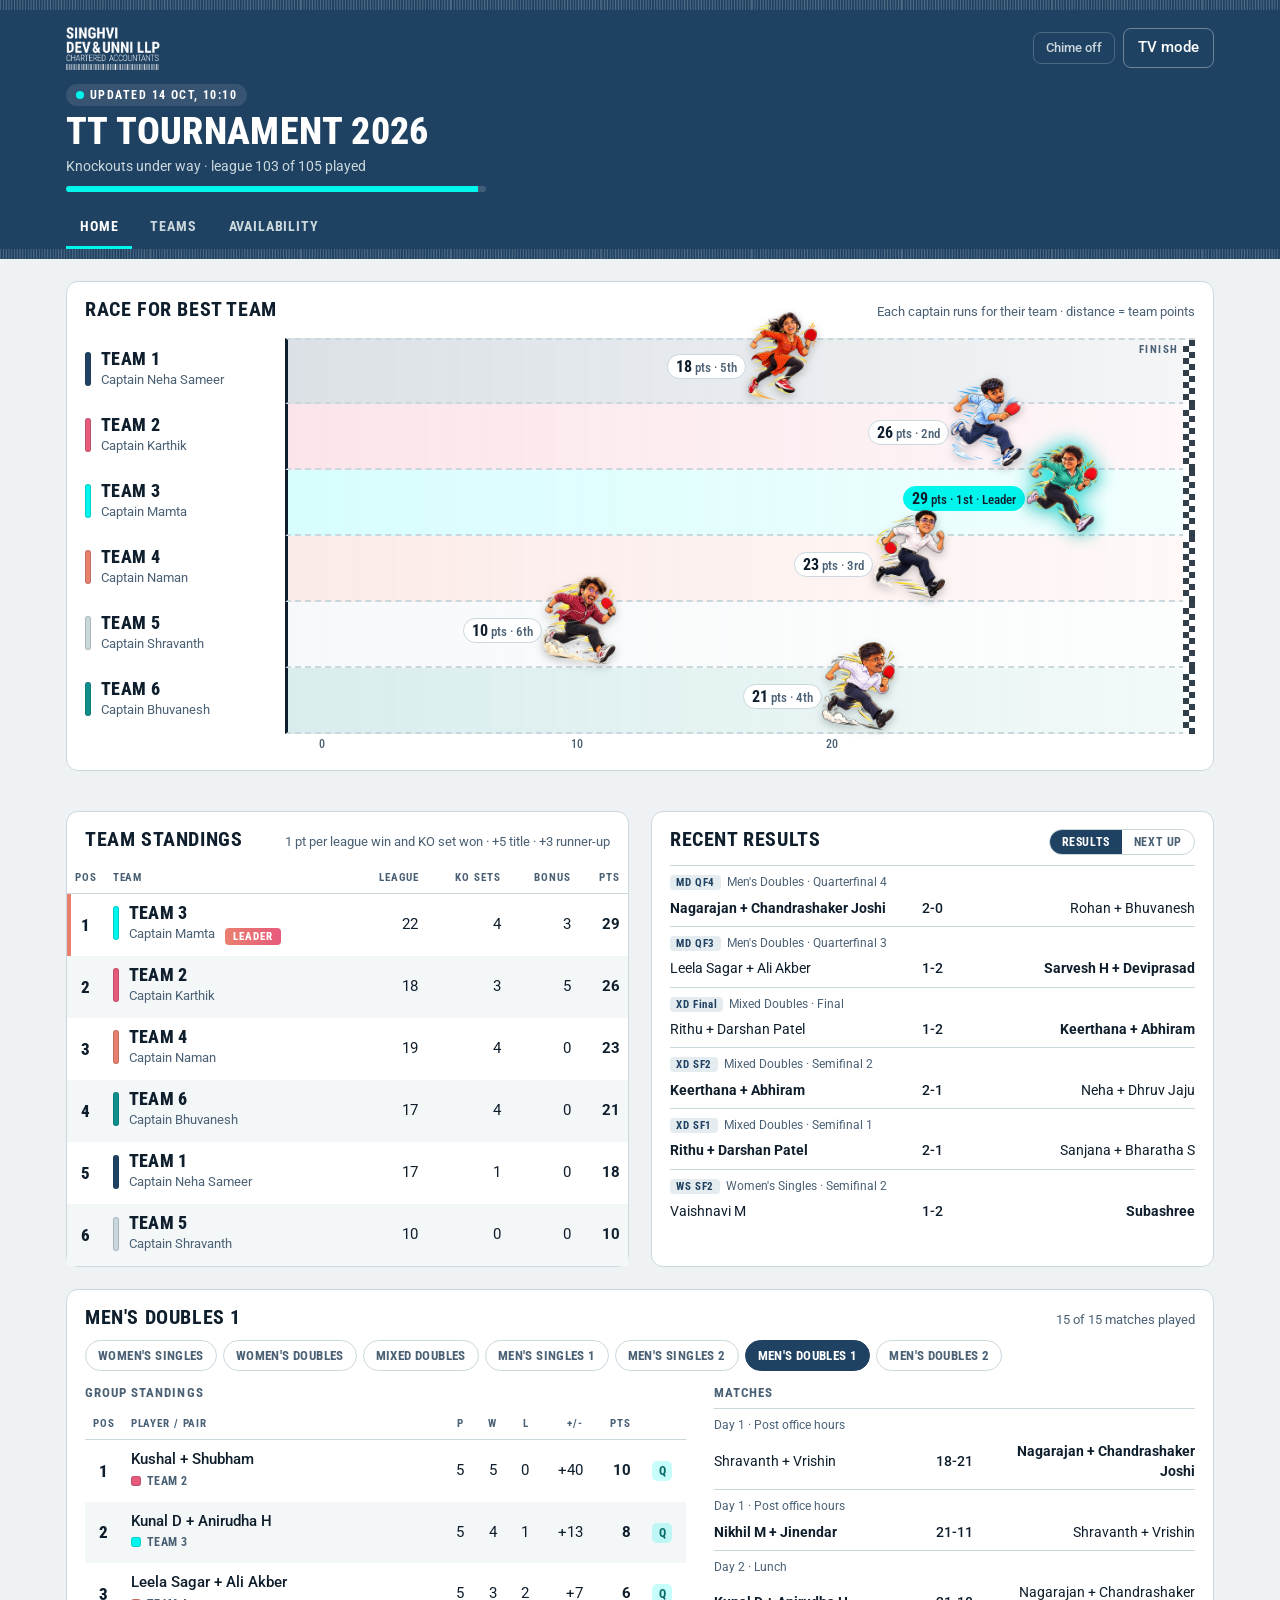
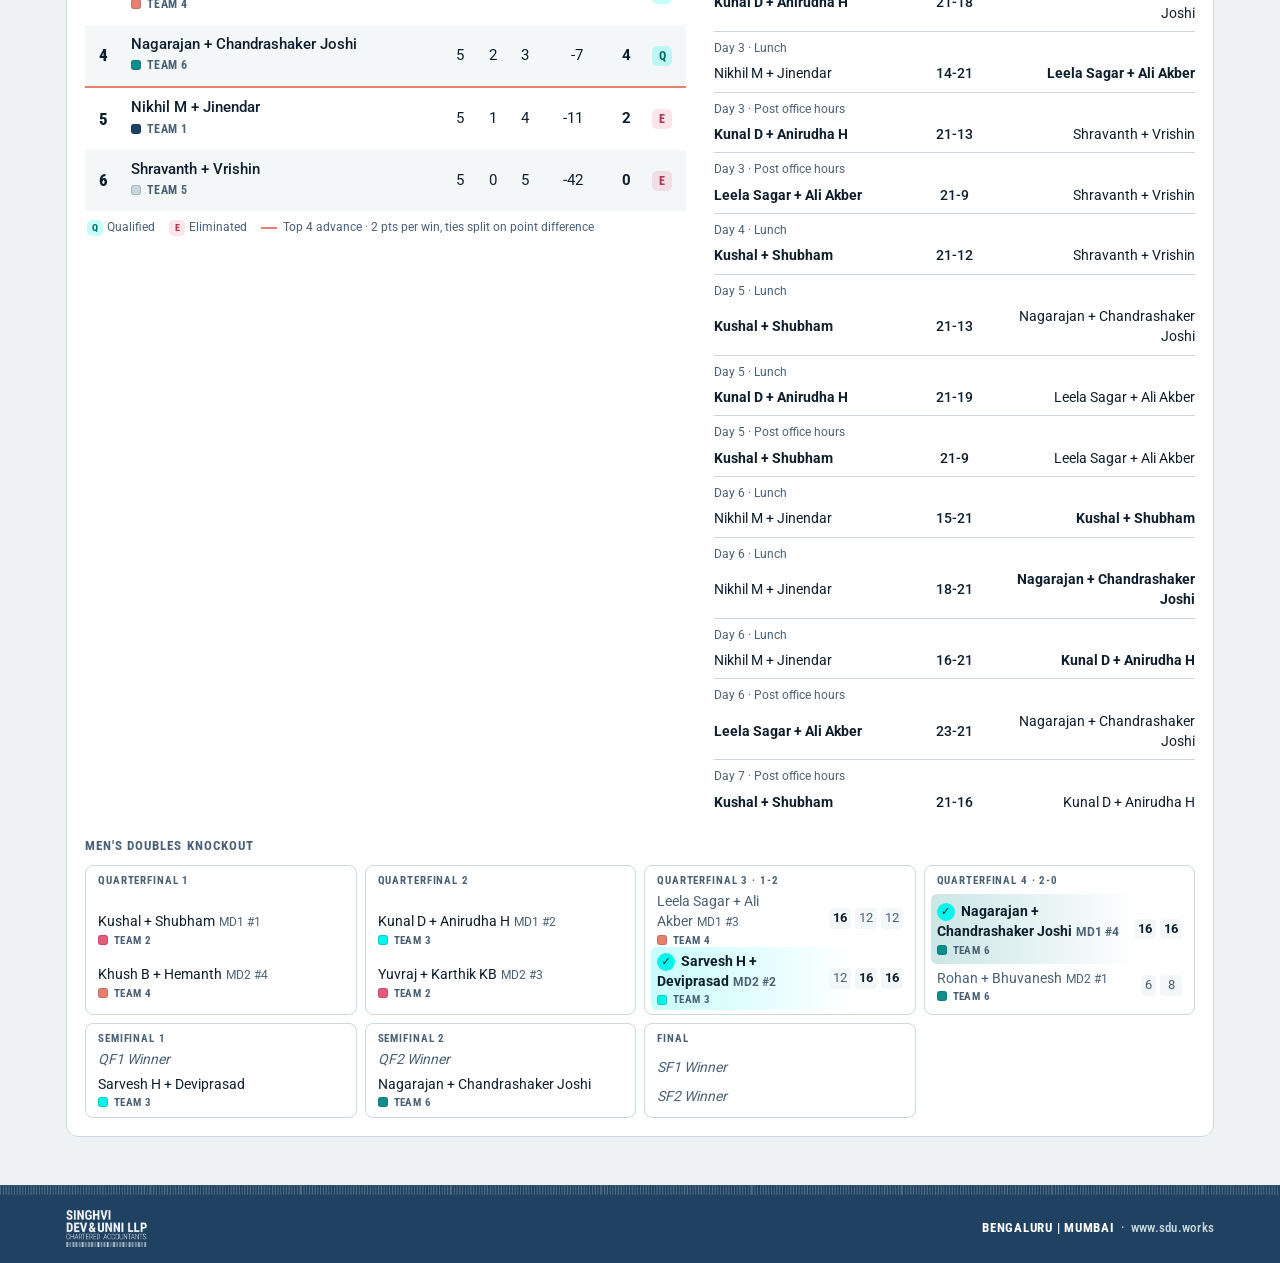
==== index.html @ 0b93b781 "Race for Best Team: captains run along a track by team points (Home and TV slide) Co-Authored-By: Cl" ====
<!doctype html>
<html lang="en">
<head>
<meta charset="utf-8">
<meta name="viewport" content="width=device-width,initial-scale=1,viewport-fit=cover">
<title>TT Tournament 2026 | SDU</title>
<meta name="description" content="Live standings, teams and match schedule for the SDU office table tennis tournament.">
<link rel="icon" type="image/png" href="assets/sdu-stripe.png">
<link rel="stylesheet" href="assets/styles.css">
</head>
<body>
<header class="band">
  <div class="sdubars" aria-hidden="true"></div>
  <div class="wrap topline">
    <img class="logo" src="assets/sdu-logo-white.png" alt="Singhvi Dev &amp; Unni LLP, Chartered Accountants" width="515" height="235">
    <div class="hbtns"><button class="btn ghostbtn" id="chimeBtn" type="button" aria-pressed="false" title="Play a short chime when a new result comes in">Chime off</button><button class="btn" id="tvBtn" type="button">TV mode</button></div>
  </div>
  <div class="wrap brand">
    <span class="live off" id="live"><i></i><span id="liveTxt">Loading</span></span>
    <h1 id="title">TT Tournament 2026</h1>
    <p id="progTxt">League stage</p>
    <div class="progress"><b id="progBar" style="width:0%"></b></div>
  </div>
  <nav class="wrap nav notv" aria-label="Sections">
    <a href="#home" data-view="home">Home</a>
    <a href="#teams" data-view="teams">Teams</a>
    <a href="#photos" data-view="photos" id="navPhotos" hidden>Photos</a>
    <a href="#availability" data-view="availability">Availability</a>
  </nav>
  <div class="sdubars" aria-hidden="true"></div>
</header>

<main class="wrap">
  <!-- HOME -->
  <section class="view" id="view-home">
    <div class="card" id="raceCard">
      <div class="head"><h2>Race for Best Team</h2><span class="sub">Each captain runs for their team · distance = team points</span></div>
      <div class="race" id="race"></div>
    </div>

    <div class="grid2" id="topGrid">
      <div class="card">
        <div class="head"><h2>Team standings</h2><span class="sub">1 pt per league win and KO set won · +5 title · +3 runner-up</span></div>
        <div class="tablewrap"><table id="teamTbl"><thead><tr><th class="c">Pos</th><th class="l">Team</th><th title="League wins">League</th><th title="Sets won in quarterfinals and semifinals">KO sets</th><th title="Title and runner-up bonus">Bonus</th><th>Pts</th></tr></thead><tbody></tbody></table></div>
      </div>
      <div class="card">
        <div class="head"><h2 id="rTitle">Recent results</h2>
          <div class="seg notv" role="group" aria-label="Results or next matches"><button type="button" id="segRes" aria-pressed="true">Results</button><button type="button" id="segNext" aria-pressed="false">Next up</button></div>
        </div>
        <div class="cardbody"><ul class="list" id="feed"></ul></div>
      </div>
    </div>

    <div class="card" id="evCard">
      <div class="head"><h2 id="evTitle">Event</h2><span class="sub" id="evSub"></span></div>
      <div class="tabs notv" role="tablist" id="evTabs"></div>
      <div class="evgrid">
        <div>
          <h3 class="sec">Group standings</h3>
          <div class="tablewrap"><table id="stand"><thead><tr><th class="c">Pos</th><th class="l">Player / Pair</th><th>P</th><th>W</th><th>L</th><th title="Point difference">+/-</th><th title="2 points per win">Pts</th><th class="c"><span class="vh">Status</span></th></tr></thead><tbody></tbody></table></div>
          <div class="legend"><span><span class="q in">Q</span>Qualified</span><span><span class="q out">E</span>Eliminated</span><span><i class="cutkey"></i>Top 4 advance · 2 pts per win, ties split on point difference</span></div>
        </div>
        <div class="notv">
          <h3 class="sec">Matches</h3>
          <ul class="list" id="evMatches"></ul>
        </div>
      </div>
      <h3 class="sec pad" id="brTitle">Knockout draw</h3>
      <div class="draw" id="bracket"></div>
    </div>
  </section>

  <!-- TODAY (TV only: matches still to play today) -->
  <section class="view" id="view-today" hidden>
    <div class="card"><div class="head"><h2 id="todayTitle">Still to play today</h2><span class="sub" id="todaySub"></span></div>
      <div class="todaygrid" id="todayList"></div></div>
  </section>

  <!-- TEAMS -->
  <section class="view" id="view-teams" hidden>
    <div class="intro"><h2>Teams</h2><p>Who plays which event for each team, with their group position so far.</p></div>
    <div class="teamgrid" id="teamGrid"></div>
  </section>

  <!-- PHOTOS -->
  <section class="view" id="view-photos" hidden>
    <div class="intro"><h2>Photos</h2><p>Share your shots from the tables. Everything goes into one shared SDU album.</p></div>
    <div class="grid2">
      <div class="card action">
        <div class="cardbody">
          <h3>Upload your photos</h3>
          <p>Opens the tournament folder in OneDrive. Add as many photos or short videos as you like.</p>
          <a class="cta" id="photoUp" target="_blank" rel="noopener">Upload photos</a>
          <p class="soon" id="photoUpSoon" hidden>The upload link will appear here soon.</p>
        </div>
      </div>
      <div class="card action">
        <div class="cardbody">
          <h3>See the album</h3>
          <p>Browse everyone's photos. You may be asked to sign in with your SDU Microsoft account.</p>
          <a class="cta ghost" id="photoAlbum" target="_blank" rel="noopener">Open the album</a>
          <p class="soon" id="photoAlbumSoon" hidden>The album link will appear here soon.</p>
        </div>
      </div>
    </div>
  </section>

  <!-- AVAILABILITY -->
  <section class="view" id="view-availability" hidden>
    <div class="intro"><h2>Availability</h2><p>Find your remaining matches. If a slot does not work for you, tell the coordinator before the day.</p></div>
    <div class="grid2">
      <div class="card">
        <div class="head"><h2>Your matches</h2></div>
        <div class="cardbody">
          <label class="fld" for="who">Your name</label>
          <select id="who"><option value="">Choose your name</option></select>
          <div id="myMatches"></div>
        </div>
      </div>
      <div class="side">
        <div class="card action">
          <div class="cardbody">
            <h3>Can't make a slot?</h3>
            <p>Message the coordinator on Teams before the day. Say which match it is and which days and sessions (lunch break or post office hours) work for you.</p>
            <div id="coord"></div>
          </div>
        </div>
      </div>
    </div>
  </section>
</main>

<footer class="sdufoot">
  <div class="sdubars" aria-hidden="true"></div>
  <div class="wrap">
    <img class="flogo" src="assets/sdu-logo-white.png" alt="Singhvi Dev &amp; Unni LLP" width="515" height="235">
    <span><b>BENGALURU | MUMBAI</b> &nbsp;·&nbsp; www.sdu.works</span>
  </div>
</footer>
<div class="celebrate" id="celebrate" aria-live="polite" hidden>
  <div class="cel-rays" aria-hidden="true"></div>
  <figure class="cel-art win" id="celWin" aria-hidden="true" hidden><img alt=""><figcaption></figcaption></figure>
  <figure class="cel-art loss" id="celLoss" aria-hidden="true" hidden><img alt=""><figcaption></figcaption></figure>
  <canvas id="confetti" aria-hidden="true"></canvas>
  <div class="cel-card">
    <span class="cel-kick" id="celKick">Winner</span>
    <span class="cel-tag" id="celTag"></span>
    <svg class="cel-trophy" id="celTrophy" viewBox="0 0 64 64" aria-hidden="true" hidden><path d="M20 8h24v14a12 12 0 0 1-24 0V8zM20 12H10v4a10 10 0 0 0 10 10M44 12h10v4a10 10 0 0 1-10 10M32 34v10M22 54h20M26 44h12v10H26z"/></svg>
    <div class="cel-name" id="celName"></div>
    <div class="cel-score"><b id="celA">0</b><span>-</span><b id="celB">0</b></div>
    <div class="cel-sets" id="celSets"></div>
    <div class="cel-vs" id="celVs"></div>
    <div class="cel-team" id="celTeam"></div>
  </div>
</div>
<div class="tvbar" aria-hidden="true"><b id="tvProg"></b><span id="tvLabel"></span><span class="dots" id="tvDots"></span><span class="tvhint">Esc to exit</span></div>
<div class="toast" id="toast" role="status" hidden></div>
<script src="assets/app.js" defer></script>
</body>
</html>
---- assets/styles.css ----
/* SDU TT Tournament site.
   Palette: Yale Blue #204262 (primary), Pale Sky #CAD8DE (rules, tints), Neon Ice #00F6ED (live, qualified),
   Salmon #E9806E (top-4 cut line), Blush Rose #E75A7C (eliminated). Fonts: Roboto and Roboto Condensed only. */
/* Fonts are self-hosted so the site also works where Google Fonts is blocked, and offline. */
@font-face{font-family:"Roboto";font-style:normal;font-weight:400;font-display:swap;src:url(fonts/roboto-latin-400-normal.woff2) format("woff2")}
@font-face{font-family:"Roboto";font-style:normal;font-weight:500;font-display:swap;src:url(fonts/roboto-latin-500-normal.woff2) format("woff2")}
@font-face{font-family:"Roboto";font-style:normal;font-weight:700;font-display:swap;src:url(fonts/roboto-latin-700-normal.woff2) format("woff2")}
@font-face{font-family:"Roboto Condensed";font-style:normal;font-weight:500;font-display:swap;src:url(fonts/roboto-condensed-latin-500-normal.woff2) format("woff2")}
@font-face{font-family:"Roboto Condensed";font-style:normal;font-weight:700;font-display:swap;src:url(fonts/roboto-condensed-latin-700-normal.woff2) format("woff2")}
@font-face{font-family:"Roboto Condensed";font-style:normal;font-weight:800;font-display:swap;src:url(fonts/roboto-condensed-latin-800-normal.woff2) format("woff2")}
:root{
  --navy:#204262; --neon:#00F6ED; --sky:#CAD8DE; --salmon:#E9806E; --rose:#E75A7C;
  --accent:#204262; --on-accent:#ffffff;
  --bg:#EEF2F4; --surface:#ffffff; --fg:#0F1E2C; --muted:#4A6074; --rule:#CAD8DE; --zebra:#F4F7F8;
  --sel-bg:#204262; --sel-fg:#ffffff; --tag-bg:#E5ECEF; --tag-fg:#204262;
  --good:#0B6E6A; --good-soft:rgba(0,246,237,.22); --bad:#B23A57; --bad-soft:rgba(231,90,124,.16);
  --t1:#204262; --t2:#E75A7C; --t3:#00F6ED; --t4:#E9806E; --t5:#CAD8DE; --t6:#0E8F8B;
  --f-display:"Roboto Condensed","Arial Narrow",Arial,sans-serif;
  --f-body:"Roboto",system-ui,-apple-system,"Segoe UI",sans-serif;
  color-scheme:light;
}
@media (prefers-color-scheme:dark){:root:not([data-theme="light"]){
  --accent:#00F6ED; --on-accent:#132A40;
  --bg:#132A40; --surface:#1A3651; --fg:#F2F5F7; --muted:#A9BFD1; --rule:#2C5070; --zebra:#20405F;
  --sel-bg:#CAD8DE; --sel-fg:#204262; --tag-bg:rgba(202,216,222,.14); --tag-fg:#CAD8DE;
  --good:#00F6ED; --good-soft:rgba(0,246,237,.14); --bad:#F08AA3; --bad-soft:rgba(231,90,124,.2); --t1:#5A86B3;
  color-scheme:dark}}
:root[data-theme="dark"]{
  --accent:#00F6ED; --on-accent:#132A40;
  --bg:#132A40; --surface:#1A3651; --fg:#F2F5F7; --muted:#A9BFD1; --rule:#2C5070; --zebra:#20405F;
  --sel-bg:#CAD8DE; --sel-fg:#204262; --tag-bg:rgba(202,216,222,.14); --tag-fg:#CAD8DE;
  --good:#00F6ED; --good-soft:rgba(0,246,237,.14); --bad:#F08AA3; --bad-soft:rgba(231,90,124,.2); --t1:#5A86B3;
  color-scheme:dark}

*{box-sizing:border-box}
html,body{margin:0}
body{background:var(--bg);color:var(--fg);font:15px/1.45 var(--f-body);font-variant-numeric:tabular-nums;padding-bottom:env(safe-area-inset-bottom,0px)}
img{max-width:100%}
[hidden]{display:none!important}
button{font:inherit;color:inherit;cursor:pointer}
a{color:inherit}
:focus-visible{outline:2px solid var(--accent);outline-offset:2px}
.vh{position:absolute;width:1px;height:1px;overflow:hidden;clip:rect(0 0 0 0)}
.wrap{max-width:1180px;margin:0 auto;padding-inline:16px}

/* Header band */
header.band{background:var(--navy);color:#fff;padding-top:env(safe-area-inset-top,0px)}
.sdubars{height:10px;background:#fff;opacity:.22;-webkit-mask:url(sdu-stripe.png) repeat-x left center/auto 100%;mask:url(sdu-stripe.png) repeat-x left center/auto 100%}
.topline{display:flex;align-items:center;justify-content:space-between;gap:16px;padding-block:16px 0}
.logo{height:44px;width:auto;display:block}
.brand{padding-block:14px 16px}
.brand h1{margin:6px 0 0;font:800 clamp(26px,4vw,38px)/1 var(--f-display);letter-spacing:.01em;text-transform:uppercase;text-wrap:balance}
.brand p{margin:6px 0 0;color:var(--sky);font-size:14px}
.live{display:inline-flex;align-items:center;gap:6px;font:700 12px var(--f-display);letter-spacing:.12em;text-transform:uppercase;background:rgba(255,255,255,.1);padding:4px 10px;border-radius:99px}
.live i{width:8px;height:8px;border-radius:50%;background:var(--neon);animation:pulse 2s infinite}
.live.off i{background:var(--sky);animation:none}
@keyframes pulse{0%{box-shadow:0 0 0 0 rgba(0,246,237,.7)}70%{box-shadow:0 0 0 8px rgba(0,246,237,0)}100%{box-shadow:0 0 0 0 rgba(0,246,237,0)}}
.btn{border:1px solid rgba(255,255,255,.35);background:transparent;color:#fff;padding:8px 14px;border-radius:8px;font-weight:500}
.btn:hover{background:rgba(255,255,255,.1)}
.progress{height:6px;background:rgba(255,255,255,.15);border-radius:3px;overflow:hidden;margin-top:10px;max-width:420px}
.progress b{display:block;height:100%;background:var(--neon);transition:width .6s ease}
.nav{display:flex;gap:4px;overflow-x:auto;scrollbar-width:none}
.nav a{padding:10px 14px 12px;text-decoration:none;font:700 14px var(--f-display);letter-spacing:.06em;text-transform:uppercase;color:var(--sky);border-bottom:3px solid transparent;white-space:nowrap}
.nav a:hover{color:#fff}
.nav a[aria-current="page"]{color:#fff;border-bottom-color:var(--neon)}

/* Layout */
main.wrap{display:grid;gap:22px;padding-block:22px 40px}
.view{display:grid;gap:22px}
.grid2{display:grid;gap:22px;grid-template-columns:minmax(0,1fr) minmax(0,1fr)}
.evgrid{display:grid;gap:0 28px;grid-template-columns:minmax(0,1.25fr) minmax(0,1fr);padding:0 18px 18px}
.side{display:grid;gap:22px;align-content:start}
@media (max-width:900px){.grid2,.evgrid{grid-template-columns:minmax(0,1fr)}}
.card{background:var(--surface);border:1px solid var(--rule);border-radius:12px;min-width:0}
.card .head{display:flex;flex-wrap:wrap;gap:8px 14px;align-items:baseline;justify-content:space-between;padding:16px 18px 10px}
.card h2,.intro h2{margin:0;font:700 20px/1.1 var(--f-display);text-transform:uppercase;letter-spacing:.03em}
.card .sub{color:var(--muted);font-size:13px}
.cardbody{padding:0 18px 16px}
.intro p{margin:6px 0 0;color:var(--muted);max-width:65ch}
.sec{margin:0 0 8px;font:700 13px var(--f-display);letter-spacing:.08em;text-transform:uppercase;color:var(--muted)}
.sec.pad{padding:0 18px}

/* Team chip, tabs, segmented control */
.tchip{display:inline-flex;align-items:center;gap:6px;font:700 12px var(--f-display);letter-spacing:.04em;text-transform:uppercase;color:var(--muted);white-space:nowrap}
.tchip i{width:10px;height:10px;border-radius:3px;background:var(--tc);box-shadow:inset 0 0 0 1px rgba(15,30,44,.18)}
.tabs{display:flex;gap:6px;overflow-x:auto;padding:0 18px 14px;scrollbar-width:thin}
.tab{border:1px solid var(--rule);background:transparent;padding:7px 12px;border-radius:99px;font:700 13px var(--f-display);letter-spacing:.03em;text-transform:uppercase;white-space:nowrap;color:var(--muted)}
.tab[aria-selected="true"]{background:var(--sel-bg);border-color:var(--sel-bg);color:var(--sel-fg)}
.seg{display:inline-flex;border:1px solid var(--rule);border-radius:99px;overflow:hidden}
.seg button{border:0;background:transparent;padding:5px 12px;font:700 12px var(--f-display);letter-spacing:.05em;text-transform:uppercase;color:var(--muted)}
.seg button[aria-pressed="true"]{background:var(--sel-bg);color:var(--sel-fg)}

/* Tables */
.tablewrap{overflow-x:auto}
table{border-collapse:collapse;width:100%}
th,td{padding:9px 8px;text-align:right;white-space:nowrap}
th{font:700 11px var(--f-display);letter-spacing:.08em;text-transform:uppercase;color:var(--muted);border-bottom:1px solid var(--rule)}
th.l,td.l{text-align:left;white-space:normal}
th.c,td.c{text-align:center}
tbody tr:nth-child(even){background:var(--zebra)}
tbody tr.cut td{border-bottom:2px solid var(--salmon)}
td.rk{font:800 17px var(--f-display);width:34px;text-align:center}
td .nm{font-weight:500}
td.big{font-weight:700}
.q{display:inline-grid;place-items:center;width:20px;height:20px;border-radius:5px;font:800 12px var(--f-display)}
.q.in{background:var(--good-soft);color:var(--good)}
.q.out{background:var(--bad-soft);color:var(--bad)}
.legend{display:flex;flex-wrap:wrap;gap:4px 14px;font-size:12px;color:var(--muted);padding:8px 2px 0}
.legend .q{width:16px;height:16px;font-size:10px;margin-right:4px}
.legend .cutkey{display:inline-block;width:16px;height:0;border-top:2px solid var(--salmon);vertical-align:middle;margin-right:6px}

/* Match lists */
.list{list-style:none;margin:0;padding:0}
.list li{display:grid;grid-template-columns:minmax(0,1fr) 62px minmax(0,1fr);gap:8px;align-items:center;padding:8px 0;border-top:1px solid var(--rule);font-size:14px}
.list li .r{text-align:right}
.list .sc{font-weight:500;text-align:center}
.list .sc.pend{color:var(--muted);font-size:12px;font-weight:400}
.list .won{font-weight:700}
.list .meta{grid-column:1/-1;font-size:12px;color:var(--muted);margin-bottom:-2px}
.list .tag{font:700 11px var(--f-display);letter-spacing:.06em;color:var(--tag-fg);background:var(--tag-bg);padding:1px 6px;border-radius:4px;margin-right:6px}
.empty{padding:16px 0;color:var(--muted)}

/* Knockout draw */
.draw{display:grid;gap:8px;grid-template-columns:repeat(auto-fit,minmax(240px,1fr));padding:4px 18px 18px}
.tie{border:1px solid var(--rule);border-radius:8px;padding:8px 12px;font-size:14px;display:grid;gap:4px}
.tie .lab{font:700 11px var(--f-display);letter-spacing:.08em;text-transform:uppercase;color:var(--muted)}
.tie .p{display:flex;justify-content:space-between;gap:8px;align-items:center}
.tie .p span:first-child{min-width:0}
.tie .seed{color:var(--muted);font-size:12px;margin-left:4px}
.tie .who{display:grid;gap:2px;min-width:0}
.tie .who .tchip{font-size:11px}
.tie .sets{flex-shrink:0}
.tie .sets{display:inline-flex;gap:4px}
.tie .sets span{min-width:22px;text-align:center;font-size:13px;color:var(--muted);background:var(--zebra);border-radius:4px;padding:1px 4px}
.tie .sets span.sw{color:var(--fg);font-weight:700}
.tie .p.won .nm{font-weight:700}
.tie .p.lost .nm{color:var(--muted)}
.tie .tbd{color:var(--muted);font-style:italic}
.tie.done{border-color:var(--sky)}

/* Teams */
.teamgrid{display:grid;gap:22px;grid-template-columns:repeat(auto-fill,minmax(330px,1fr))}
@media (max-width:420px){.teamgrid{grid-template-columns:minmax(0,1fr)}}
.tcard .thead{display:grid;grid-template-columns:minmax(0,1fr) auto;gap:12px;align-items:center;padding:16px 18px 12px;border-bottom:1px solid var(--rule)}
.tcard .sw{width:14px;height:40px;border-radius:4px;background:var(--tc);box-shadow:inset 0 0 0 1px rgba(15,30,44,.18)}
.tcard h3{margin:0;font:800 22px/1 var(--f-display);text-transform:uppercase;letter-spacing:.02em}
.tcard .cap{margin-top:4px;font-size:13px;color:var(--muted)}
.tcard .rank{text-align:right;font:800 26px/1 var(--f-display)}
.tcard .rank small{display:block;font:500 12px var(--f-body);color:var(--muted);margin-top:2px}
.tcard table td{padding:8px 6px}
.tcard .ev{font:700 12px var(--f-display);letter-spacing:.05em;color:var(--muted);width:44px;text-align:left}

/* Photos and availability */
.action h3{margin:16px 0 6px;font:700 18px var(--f-display);text-transform:uppercase;letter-spacing:.03em}
.action p{margin:0 0 14px;color:var(--muted);max-width:60ch}
.cta{display:inline-block;background:var(--accent);color:var(--on-accent);text-decoration:none;padding:10px 18px;border-radius:8px;font-weight:700;border:1px solid var(--accent)}
.cta.ghost{background:transparent;color:var(--fg);border-color:var(--rule)}
.cta:hover{filter:brightness(1.08)}
.soon{font-size:13px;color:var(--muted);background:var(--zebra);border-radius:8px;padding:10px 12px}
.fld{display:block;font:700 12px var(--f-display);letter-spacing:.08em;text-transform:uppercase;color:var(--muted);margin:4px 0 6px}
select{width:100%;max-width:420px;font:inherit;padding:10px 12px;border-radius:8px;border:1px solid var(--rule);background:var(--surface);color:var(--fg)}
.mine{margin-top:16px;display:grid;gap:18px}
.mine h4{margin:0 0 4px;font:700 14px var(--f-display);letter-spacing:.05em;text-transform:uppercase}
.mine h4 .sub{font:400 13px var(--f-body);color:var(--muted);text-transform:none;letter-spacing:0;margin-left:6px}
.coord{display:grid;gap:10px}
.coord .nm{font:700 18px var(--f-display)}
.coord .row{display:flex;flex-wrap:wrap;gap:8px;align-items:center}
.coord code{font:inherit;background:var(--zebra);padding:6px 10px;border-radius:6px;user-select:all}
.small{border:1px solid var(--rule);background:transparent;border-radius:6px;padding:6px 10px;font-size:13px;text-decoration:none}

/* Footer */
.sdufoot{background:var(--navy);color:#fff;margin-top:8px}
.sdufoot .wrap{display:flex;flex-wrap:wrap;gap:8px 20px;justify-content:space-between;align-items:center;padding-block:14px 16px;font:400 12.5px/1.4 var(--f-display);color:var(--sky);letter-spacing:.02em}
.sdufoot .flogo{height:38px;width:auto;display:block;opacity:.95}
.sdufoot b{color:#fff;font-weight:700;letter-spacing:.06em}

.toast{position:fixed;left:50%;bottom:calc(20px + env(safe-area-inset-bottom,0px));transform:translateX(-50%);background:var(--navy);color:#fff;padding:12px 18px;border-radius:10px;border-left:4px solid var(--neon);box-shadow:0 8px 30px rgba(0,0,0,.25);font-weight:500;max-width:calc(100% - 32px);z-index:5}

/* Team block: used wherever a team is the subject (standings, team cards, TV banner) */
.team{display:inline-flex;align-items:center;gap:10px;min-width:0;text-align:left}
.team .tsw{flex-shrink:0;width:6px;height:34px;border-radius:3px;background:var(--tc);box-shadow:inset 0 0 0 1px rgba(15,30,44,.18)}
.team .tw{display:grid;min-width:0}
.team .tname{font:800 18px/1.1 var(--f-display);letter-spacing:.02em;text-transform:uppercase;color:var(--fg)}
.team .tcap{font-size:13px;color:var(--muted);margin-top:2px}
.team .tbc{font-style:italic;opacity:.75}
.team.lg .tsw{width:8px;height:46px}
.team.lg .tname{font-size:24px}
.team.lg .tcap{font-size:14px}
.team.cel .tsw{height:40px}
.team.cel .tname{color:#fff;font-size:26px}
.team.cel .tcap{color:var(--sky);font-size:16px}
.tstats{padding:8px 18px 2px;font-size:13px;color:var(--muted)}
.tv .team .tname{font-size:24px}
.tv .team .tcap{font-size:16px}
.tv .team .tsw{height:42px}
.tv .team.lg .tname{font-size:24px}
.tv .tstats{font-size:15px;padding:6px 16px 0}
.tv .list li{font-size:20px;padding:11px 0;grid-template-columns:minmax(0,1fr) 96px minmax(0,1fr)}
.tv .list .meta{font-size:15px}
.tv .list .tag{font-size:13px}

/* Moments: fresh results, knockout winners, champion, TV result banner */
.hbtns{display:flex;gap:8px;align-items:center}
.ghostbtn{border-color:rgba(255,255,255,.2);color:var(--sky);font-size:13px;padding:6px 12px}
.ghostbtn[aria-pressed="true"]{color:#fff;border-color:var(--neon)}
@keyframes freshfade{0%{background:rgba(0,246,237,.28)}100%{background:transparent}}
.list li.fresh{animation:freshfade 6s ease-out 1;border-left:3px solid var(--neon);padding-left:8px}
.tie .tick{display:inline-grid;place-items:center;width:18px;height:18px;border-radius:50%;background:var(--neon);color:#0F1E2C;font-size:11px;font-weight:800;margin-right:6px;vertical-align:1px}
.tie.done .p.won{position:relative}
.tie.champ{position:relative;border-color:var(--salmon);box-shadow:0 0 0 1px var(--salmon) inset;overflow:hidden}
.tie .ribbon{white-space:nowrap;overflow:hidden;text-overflow:ellipsis;max-width:100%;font:800 12px var(--f-display);letter-spacing:.08em;text-transform:uppercase;color:#fff;background:linear-gradient(90deg,var(--salmon),var(--rose));padding:3px 8px;border-radius:4px;justify-self:start}
.tie.champ::after{content:"";position:absolute;inset:0;background:linear-gradient(110deg,transparent 35%,rgba(255,255,255,.35) 50%,transparent 65%);transform:translateX(-100%);animation:shimmer 3.5s ease-in-out infinite}
@keyframes shimmer{60%,100%{transform:translateX(100%)}}
main.enter{animation:slidein .5s ease-out}
@keyframes slidein{from{opacity:0;transform:translateY(10px)}to{opacity:1;transform:none}}
/* Winner moment: full screen, coloured by the WINNING team (--wc) */
.celebrate{position:fixed;inset:0;z-index:20;display:grid;place-items:center;background:#132A40;background:radial-gradient(ellipse at 50% 45%,color-mix(in srgb,var(--wc,#00F6ED) 28%,#132A40) 0%,#0E1D2C 70%);overflow:hidden}
.celebrate canvas{position:absolute;inset:0;width:100%;height:100%;pointer-events:none}
.cel-rays{position:absolute;inset:-50%;background:repeating-conic-gradient(from 0deg,color-mix(in srgb,var(--wc,#00F6ED) 22%,transparent) 0deg 8deg,transparent 8deg 24deg);animation:spin 40s linear infinite;opacity:.55;mask:radial-gradient(circle at center,#000 0 30%,transparent 62%);-webkit-mask:radial-gradient(circle at center,#000 0 30%,transparent 62%)}
@keyframes spin{to{transform:rotate(360deg)}}
.cel-card{position:relative;display:grid;justify-items:center;gap:12px;color:#fff;padding:40px 70px 44px;border-radius:22px;background:rgba(19,42,64,.72);border:2px solid var(--wc,#00F6ED);box-shadow:0 0 0 6px color-mix(in srgb,var(--wc,#00F6ED) 18%,transparent),0 30px 80px rgba(0,0,0,.45);text-align:center;max-width:min(92vw,1200px);animation:glow 2.6s ease-in-out infinite alternate}
@keyframes glow{to{box-shadow:0 0 0 14px color-mix(in srgb,var(--wc,#00F6ED) 8%,transparent),0 0 60px color-mix(in srgb,var(--wc,#00F6ED) 45%,transparent),0 30px 80px rgba(0,0,0,.45)}}
.cel-kick{font:800 20px var(--f-display);letter-spacing:.3em;text-transform:uppercase;color:#0F1E2C;background:var(--wc,#00F6ED);padding:6px 16px;border-radius:99px}
.cel-tag{font:700 22px var(--f-display);letter-spacing:.12em;text-transform:uppercase;color:var(--sky)}
.cel-trophy{width:96px;height:96px;fill:none;stroke:#E9806E;stroke-width:3;stroke-linecap:round;stroke-linejoin:round;stroke-dasharray:240;stroke-dashoffset:240;animation:draw 1.6s ease-out .2s forwards;filter:drop-shadow(0 0 12px rgba(233,128,110,.6))}
@keyframes draw{to{stroke-dashoffset:0}}
.cel-name{font:800 clamp(40px,6vw,92px)/1.02 var(--f-display);text-transform:uppercase;text-wrap:balance;letter-spacing:.01em}
.cel-name span{display:inline-block;opacity:0;transform:translateY(24px);animation:rise .55s cubic-bezier(.2,1.2,.4,1) forwards}
@keyframes rise{to{opacity:1;transform:none}}
.cel-score{position:relative;display:flex;align-items:baseline;gap:18px;font:800 96px/1 var(--f-display);color:#fff;font-variant-numeric:tabular-nums}
.cel-score b{display:inline-block;min-width:1.2ch;text-align:center}
.cel-score::after{content:"";position:absolute;left:50%;top:50%;width:120px;height:120px;margin:-60px 0 0 -60px;border-radius:50%;border:4px solid var(--wc,#00F6ED);opacity:0;pointer-events:none}
.celebrate.slammed .cel-score::after{animation:shock .9s ease-out}
@keyframes shock{0%{opacity:.9;transform:scale(.4)}100%{opacity:0;transform:scale(4.2)}}
.celebrate.slammed .cel-score b:first-child{animation:slam .7s cubic-bezier(.2,1.6,.4,1);text-shadow:0 0 28px var(--wc,#00F6ED)}
@keyframes slam{0%{transform:scale(2.2);filter:brightness(2)}60%{transform:scale(.92)}100%{transform:none}}
.celebrate.slammed .cel-card{animation:thump .45s ease-out,glow 2.6s ease-in-out .45s infinite alternate}
@keyframes thump{30%{transform:scale(1.03)}60%{transform:scale(.99)}100%{transform:none}}
.celebrate::before{content:"";position:absolute;inset:0;background:#fff;opacity:0;pointer-events:none;z-index:1}
.celebrate.slammed::before{animation:flash .5s ease-out}
@keyframes flash{0%{opacity:.35}100%{opacity:0}}
.cel-name{position:relative;overflow:hidden}
.celebrate.slammed .cel-name::after{content:"";position:absolute;inset:0;background:linear-gradient(105deg,transparent 35%,rgba(255,255,255,.55) 50%,transparent 65%);transform:translateX(-120%);animation:sweep 1.1s ease-out .15s}
@keyframes sweep{to{transform:translateX(120%)}}
.cel-sets{display:flex;gap:10px;justify-content:center;min-height:38px}
.cel-sets .set{font:700 24px var(--f-display);padding:4px 12px;border-radius:8px;background:rgba(255,255,255,.08);color:var(--sky);opacity:0;transform:translateY(14px) scale(.9);transition:opacity .35s,transform .45s cubic-bezier(.2,1.5,.4,1)}
.cel-sets .set.in{opacity:1;transform:none}
.cel-sets .set.w{color:#0F1E2C;background:var(--wc,#00F6ED)}
.celebrate .cel-vs,.celebrate .cel-team{opacity:0;transform:translateY(16px);transition:opacity .5s ease .35s,transform .6s cubic-bezier(.2,1.3,.4,1) .35s}
.celebrate.slammed .cel-vs,.celebrate.slammed .cel-team{opacity:1;transform:none}
.celebrate.slammed .cel-team{transition-delay:.7s}
.celebrate .cel-trophy{animation:none;stroke-dashoffset:240}
.celebrate.slammed .cel-trophy{animation:draw 1.6s ease-out .2s forwards}
.cel-score b:first-child{color:var(--wc,#00F6ED)}
.cel-score span{color:var(--sky);font-weight:400}
.cel-vs:empty{display:none}
.cel-vs{font:400 22px var(--f-body);color:var(--sky)}
.cel-team{margin-top:6px;padding:12px 22px;border-radius:14px;background:color-mix(in srgb,var(--wc,#00F6ED) 16%,transparent)}
.team.cel .tsw{width:10px;height:56px}
.team.cel .tname{color:#fff;font-size:34px}
.team.cel .tcap{color:#fff;font-size:22px;font-weight:500;opacity:.92}
.celebrate.big .cel-kick{background:#E9806E}
.celebrate.big .cel-card{border-color:#E9806E}
.celebrate.show .cel-card{animation:pop .7s cubic-bezier(.2,1.4,.4,1),glow 2.6s ease-in-out .7s infinite alternate}
.celebrate.slide{z-index:3}
/* Captain caricatures: winner's captain celebrates on the left, loser's captain sulks on the right */
.cel-art{position:absolute;bottom:0;height:88vh;margin:0;pointer-events:none;--ac:#00F6ED}
.cel-art[hidden]{display:none}
.cel-art.win{left:0;transform-origin:bottom left}
.cel-art.loss{right:0;transform-origin:bottom right}
.cel-art img{display:block;height:100%;width:auto;filter:brightness(.72) saturate(.85);transition:filter .6s ease,transform .7s cubic-bezier(.2,1.7,.4,1)}
.cel-art.win img{transform-origin:bottom left}
.cel-art.loss img{transform-origin:bottom right}
.cel-art figcaption{position:absolute;bottom:4vh;display:flex;align-items:center;gap:10px;white-space:nowrap;font:700 20px var(--f-display);letter-spacing:.04em;color:#fff;background:rgba(15,30,44,.82);padding:8px 16px 8px 12px;border-radius:10px;opacity:0;transform:translateY(12px);transition:opacity .5s ease .9s,transform .6s cubic-bezier(.2,1.3,.4,1) .9s}
.cel-art figcaption i{width:8px;height:26px;border-radius:3px;background:var(--ac)}
.cel-art.win figcaption{left:3vw}
.cel-art.loss figcaption{right:3vw}
.celebrate.show .cel-art.win{animation:artL .9s cubic-bezier(.2,1.15,.4,1) .15s both}
.celebrate.show .cel-art.loss{animation:artR .9s cubic-bezier(.2,1.15,.4,1) .3s both}
.celebrate.slammed .cel-art.win{animation:bob 2.2s ease-in-out .8s infinite alternate}
.celebrate.slammed .cel-art.win img{filter:brightness(1.06) saturate(1.12) drop-shadow(0 0 14px var(--ac)) drop-shadow(0 0 40px color-mix(in srgb,var(--ac) 55%,transparent));transform:scale(1.05)}
.celebrate.slammed .cel-art.loss img{filter:grayscale(.6) brightness(.55);transform:translateY(4%) rotate(-1.5deg);transition:filter 1.2s ease .35s,transform 1.4s cubic-bezier(.3,.1,.3,1) .35s}
.celebrate.slammed .cel-art figcaption{opacity:1;transform:none}
.celebrate.art .cel-card{max-width:max(46vw,calc(100vw - 98vh + 60px));padding:34px 44px 38px}
.celebrate.art .cel-name{font-size:clamp(34px,4.6vw,84px)}
@keyframes artL{from{opacity:0;transform:translateX(-55%)}to{opacity:1;transform:none}}
@keyframes artR{from{opacity:0;transform:translateX(55%)}to{opacity:1;transform:none}}
@keyframes bob{from{transform:translateY(0)}to{transform:translateY(-1.6%)}}
.tv .celebrate.slide{bottom:52px}
.tv .celebrate.slide .cel-art{height:calc(88vh - 52px)}
@media (max-height:820px){.cel-card{gap:8px;padding:22px 36px 26px}.celebrate.art .cel-card{padding:22px 36px 26px}.cel-score{font-size:76px}.cel-trophy{width:64px;height:64px}.celebrate.art .cel-name{font-size:clamp(30px,4.2vw,64px)}.team.cel .tname{font-size:28px}.team.cel .tcap{font-size:18px}.team.cel .tsw{height:46px}.cel-team{padding:8px 18px}.cel-art figcaption{bottom:2.5vh;font-size:17px}}
@media (max-width:900px),(orientation:portrait){.cel-art{display:none}.celebrate.art .cel-card{max-width:92vw}}
@keyframes pop{from{transform:scale(.8);opacity:0}to{transform:none;opacity:1}}}

/* Standings: leader and rank movement */
tr.lead td{background:linear-gradient(90deg,rgba(233,128,110,.16),transparent 70%)}
tr.lead td:first-child{box-shadow:inset 4px 0 0 var(--salmon)}
.leadtag{display:inline-block;margin-left:10px;vertical-align:middle;font:800 11px var(--f-display);letter-spacing:.1em;text-transform:uppercase;color:#fff;background:linear-gradient(90deg,var(--salmon),var(--rose));padding:2px 8px;border-radius:4px;position:relative;overflow:hidden}
.leadtag::after{content:"";position:absolute;inset:0;background:linear-gradient(110deg,transparent 30%,rgba(255,255,255,.55) 50%,transparent 70%);transform:translateX(-100%);animation:shimmer 3s ease-in-out infinite}
.mv{display:block;font:700 11px var(--f-body);letter-spacing:0;margin-top:2px}
.mv.up{color:var(--good);animation:nudge 1.4s ease-in-out 3}
.mv.down{color:var(--bad)}
@keyframes nudge{50%{transform:translateY(-3px)}}
/* Knockout: winning side glows in its team colour */
.tie.done .p.won{background:linear-gradient(90deg,color-mix(in srgb,var(--tc) 22%,transparent),transparent 80%);border-radius:6px;padding:4px 6px;margin:-4px -6px;animation:wonpulse 2.8s ease-in-out infinite alternate}
@keyframes wonpulse{to{background:linear-gradient(90deg,color-mix(in srgb,var(--tc) 34%,transparent),transparent 85%)}}

/* TV slideshow: each slide fits one 16:9 screen; a navy bar at the bottom shows the slide and a progress strip */
.tvbar{display:none}
.tv body{font-size:20px;cursor:none;padding-bottom:64px}
.tv .notv,.tv .sdufoot,.tv .ghostbtn{display:none!important}
.tv .wrap{max-width:1760px}
/* compact one-line header on the TV so slides keep the screen */
.tv .topline{padding-block:8px 0}
.tv .brand{padding-block:2px 10px;display:flex;flex-wrap:wrap;align-items:center;gap:6px 18px}
.tv .brand h1{font-size:38px;margin:0;order:-1}
.tv .brand p{margin:0;font-size:16px}
.tv .brand .progress{display:none}
.tv .logo{height:42px}
.tv main.wrap{padding-block:18px 18px;gap:18px}
.tv table{font-size:22px}
.tv td.rk{font-size:26px}
.tv .card h2{font-size:30px}
.tv .capt{font-size:15px}
.tv .tvbar{display:flex;position:fixed;left:0;right:0;bottom:0;z-index:4;align-items:center;gap:18px;padding:14px 32px calc(14px + env(safe-area-inset-bottom,0px));background:var(--navy);color:#fff;font:700 20px var(--f-display);letter-spacing:.08em;text-transform:uppercase}
.tvbar .dots{display:flex;gap:8px;margin-left:auto}
.tvbar .dots i{width:10px;height:10px;border-radius:50%;background:rgba(255,255,255,.3)}
.tvbar .dots i.on{background:var(--neon)}
.tvbar .tvhint{font:400 13px var(--f-body);letter-spacing:0;text-transform:none;color:var(--sky);opacity:.7}
.tvbar b{position:absolute;left:0;top:0;height:4px;width:0;background:var(--neon)}
@keyframes tvprog{from{width:0}to{width:100%}}
/* overview slide */
.tv[data-slide="overview"] #evCard{display:none}
/* event slide: group table left, knockout right */
.tv[data-slide="event"] #topGrid{display:none}
.tv[data-slide="event"] #evCard{display:grid;grid-template-columns:minmax(0,1fr) minmax(0,1fr);grid-template-rows:auto auto 1fr;column-gap:28px;align-content:start}
.tv[data-slide="event"] #evCard>.head{grid-column:1/-1}
.tv[data-slide="event"] #evCard>.evgrid{grid-column:1;grid-row:2/4;grid-template-columns:minmax(0,1fr);padding-right:0}
.tv[data-slide="event"] #brTitle{grid-column:2;grid-row:2;padding:0 18px 0 0;margin-top:0;align-self:start}
.tv[data-slide="event"] #bracket{grid-column:2;grid-row:3;padding:4px 18px 18px 0;align-content:start;grid-template-columns:repeat(2,minmax(0,1fr))}
.tv .tie{font-size:18px}
/* teams slides: three cards per slide, large enough to read across the room */
.tv[data-part="1"] .tcard.half2,.tv[data-part="2"] .tcard.half1{display:none}
.tv .teamgrid{grid-template-columns:repeat(3,minmax(0,1fr))!important}
/* still-to-play slide */
.todaygrid{display:grid;gap:8px 32px;grid-template-columns:repeat(auto-fit,minmax(380px,1fr));padding:0 18px 18px}
.tv .todaygrid .list li{font-size:22px}
/* old teams slide rules */
.tv #view-teams .intro p{display:none}
.tv .teamgrid{grid-template-columns:repeat(3,minmax(0,1fr));gap:16px}
.tv .tcard .thead{padding:12px 16px 10px}
.tv .tcard table{font-size:20px}
.tv .tcard table td{padding:8px 8px}
.tv .tcard table th{padding:5px 6px}
.tv .toast{font-size:26px;padding:18px 28px;bottom:84px}
.tv .leadtag{font-size:14px}
.tv .mv{font-size:14px}
/* Race for Best Team */
#raceCard{margin-bottom:18px}
.race{--lh:66px;--rh:88px;--rw:calc(var(--rh) * .84);--idw:200px;padding:6px 18px 14px}
.lane{display:grid;grid-template-columns:var(--idw) minmax(0,1fr);align-items:end;height:var(--lh)}
.lane-id{align-self:center;padding-right:12px;min-width:0}
.lpts{display:none}
.track{position:relative;height:100%;background:linear-gradient(90deg,color-mix(in srgb,var(--tc,var(--rule)) 16%,transparent),color-mix(in srgb,var(--tc,var(--rule)) 5%,transparent));border-bottom:2px dashed var(--rule);border-left:3px solid var(--fg)}
.lane:first-child .track{border-top:2px dashed var(--rule)}
.track::after{content:"";position:absolute;right:0;top:0;bottom:-2px;width:12px;background:repeating-conic-gradient(var(--fg) 0 25%,var(--surface) 0 50%) 0 0/12px 12px;opacity:.85}
.lane:first-child .track::before{content:"Finish";position:absolute;right:16px;top:3px;font:700 11px var(--f-display);letter-spacing:.14em;text-transform:uppercase;color:var(--muted)}
.runner{position:absolute;bottom:2px;left:calc((100% - var(--rw) - 14px) * var(--p, 0));width:var(--rw);height:var(--rh);transition:left 2.2s cubic-bezier(.25,.9,.3,1);z-index:1}
.runner img{display:block;width:100%;height:100%;object-fit:contain;object-position:bottom;animation:stride .38s ease-in-out infinite alternate;filter:drop-shadow(0 3px 4px rgba(0,0,0,.25))}
.lane.lead .runner img{filter:drop-shadow(0 0 10px var(--tc)) drop-shadow(0 3px 4px rgba(0,0,0,.25))}
.rdot{display:grid;place-items:center;position:absolute;bottom:6px;left:20%;width:34px;height:34px;border-radius:50%;background:var(--tc);color:#0F1E2C;font:800 16px var(--f-display);font-style:normal}
.rtag{position:absolute;left:100%;bottom:calc(var(--lh) * .32);white-space:nowrap;font:500 13px var(--f-display);color:var(--muted);padding:2px 8px;border-radius:99px;background:var(--surface);border:1px solid var(--rule)}
.rtag b{font-size:16px;color:var(--fg)}
.runner.back .rtag{left:auto;right:100%}
.lane.lead .rtag{background:var(--tc);border-color:var(--tc);color:#0F1E2C}
.lane.lead .rtag b{color:#0F1E2C}
.lane.scale{height:22px;align-items:start}
.lane.scale .track{background:none;border:0}
.lane.scale .track::after,.lane.scale .track::before{display:none}
#raceScale span{position:absolute;top:3px;left:calc((100% - var(--rw) - 14px) * var(--p) + var(--rw) * .5);transform:translateX(-50%);font:500 12px var(--f-display);color:var(--muted)}
@keyframes stride{from{transform:translateY(0) rotate(0)}to{transform:translateY(-4%) rotate(-1.5deg)}}
@media (max-width:700px){.race{--lh:54px;--rh:68px;--idw:84px;padding:4px 10px 10px}.lane-id .tcap{display:none}.lane-id .tname{font-size:13px}.rtag{display:none}.lane-id{display:flex;flex-direction:column;justify-content:center;align-self:stretch;gap:1px}.lane-id .tsw{height:20px}.lpts{display:block;margin-left:12px;line-height:1.1;font:500 12px var(--f-display);color:var(--muted)}.lpts b{font-size:14px;color:var(--fg)}.lane.lead .lpts b{color:var(--good)}.lane:first-child .track::before{display:none}}
.tv #raceCard{display:none}
.tv[data-slide="race"] #raceCard{display:block;margin:0}
.tv[data-slide="race"] #topGrid,.tv[data-slide="race"] #evCard{display:none}
.tv[data-slide="race"] .race{--lh:122px;--rh:158px;--idw:300px;padding:10px 28px 18px}
.tv[data-slide="race"] #raceCard .head h2{font-size:30px}
.tv[data-slide="race"] #raceCard .sub{font-size:18px}
.tv[data-slide="race"] .lane-id .tname{font-size:26px}
.tv[data-slide="race"] .lane-id .tcap{font-size:17px}
.tv[data-slide="race"] .lane-id .tsw{height:46px;width:8px}
.tv[data-slide="race"] .rtag{font-size:18px;padding:3px 12px}
.tv[data-slide="race"] .rtag b{font-size:24px}
.tv[data-slide="race"] .lane:first-child .track::before{font-size:15px}
.tv[data-slide="race"] #raceScale span{font-size:16px}
.tv[data-slide="race"] .lane.scale{height:28px}
@media (prefers-reduced-motion:reduce){.live i{animation:none}.progress b{transition:none}.tvbar b{display:none}.tie.champ::after,main.enter,.celebrate.show .cel-card,.list li.fresh,.cel-rays,.cel-card,.leadtag::after,.mv.up,.tie.done .p.won{animation:none}.cel-name span{opacity:1;transform:none;animation:none}.cel-trophy{stroke-dashoffset:0;animation:none}.celebrate .cel-vs,.celebrate .cel-team,.cel-sets .set{opacity:1;transform:none;transition:none}.celebrate.slammed::before,.celebrate.slammed .cel-score::after{animation:none}.celebrate.show .cel-art,.celebrate.slammed .cel-art{animation:none}.cel-art img,.cel-art figcaption{transition:none}.celebrate.slammed .cel-art img{transform:none}.runner{transition:none}.runner img{animation:none}}
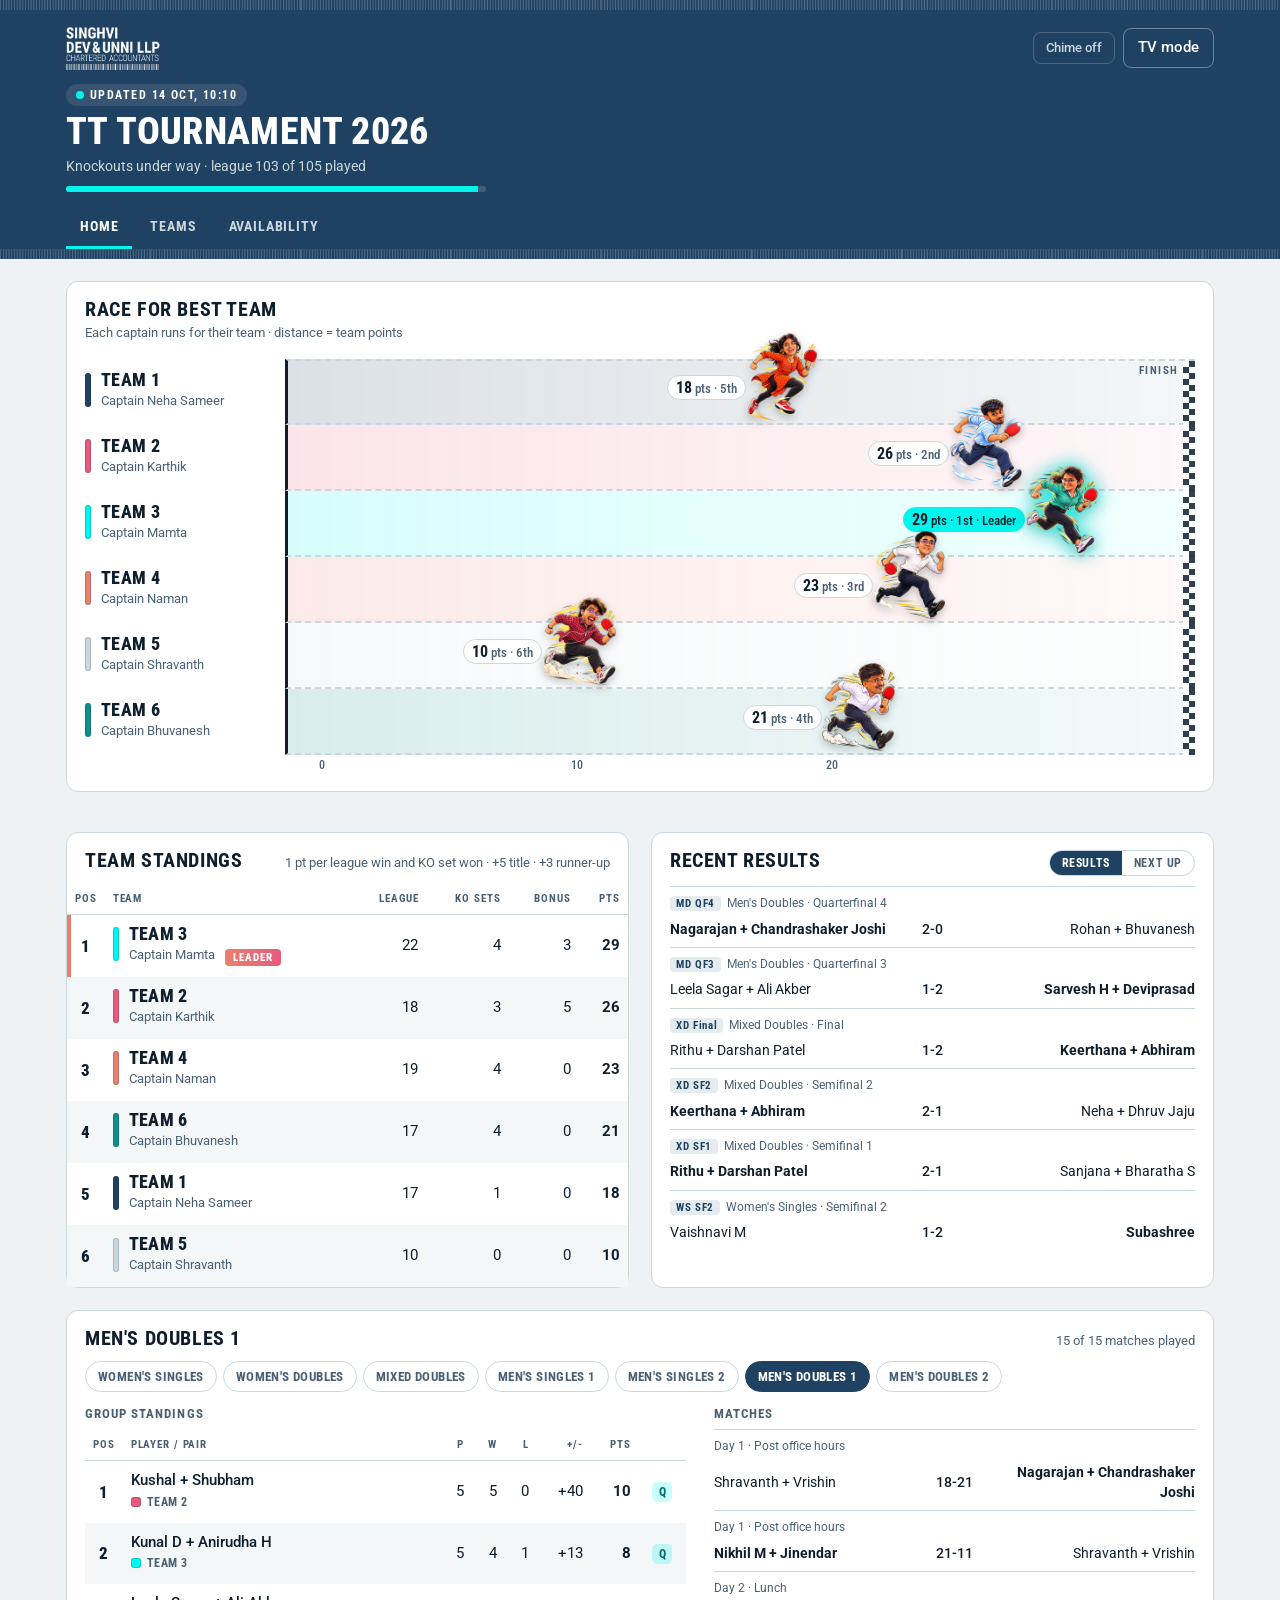
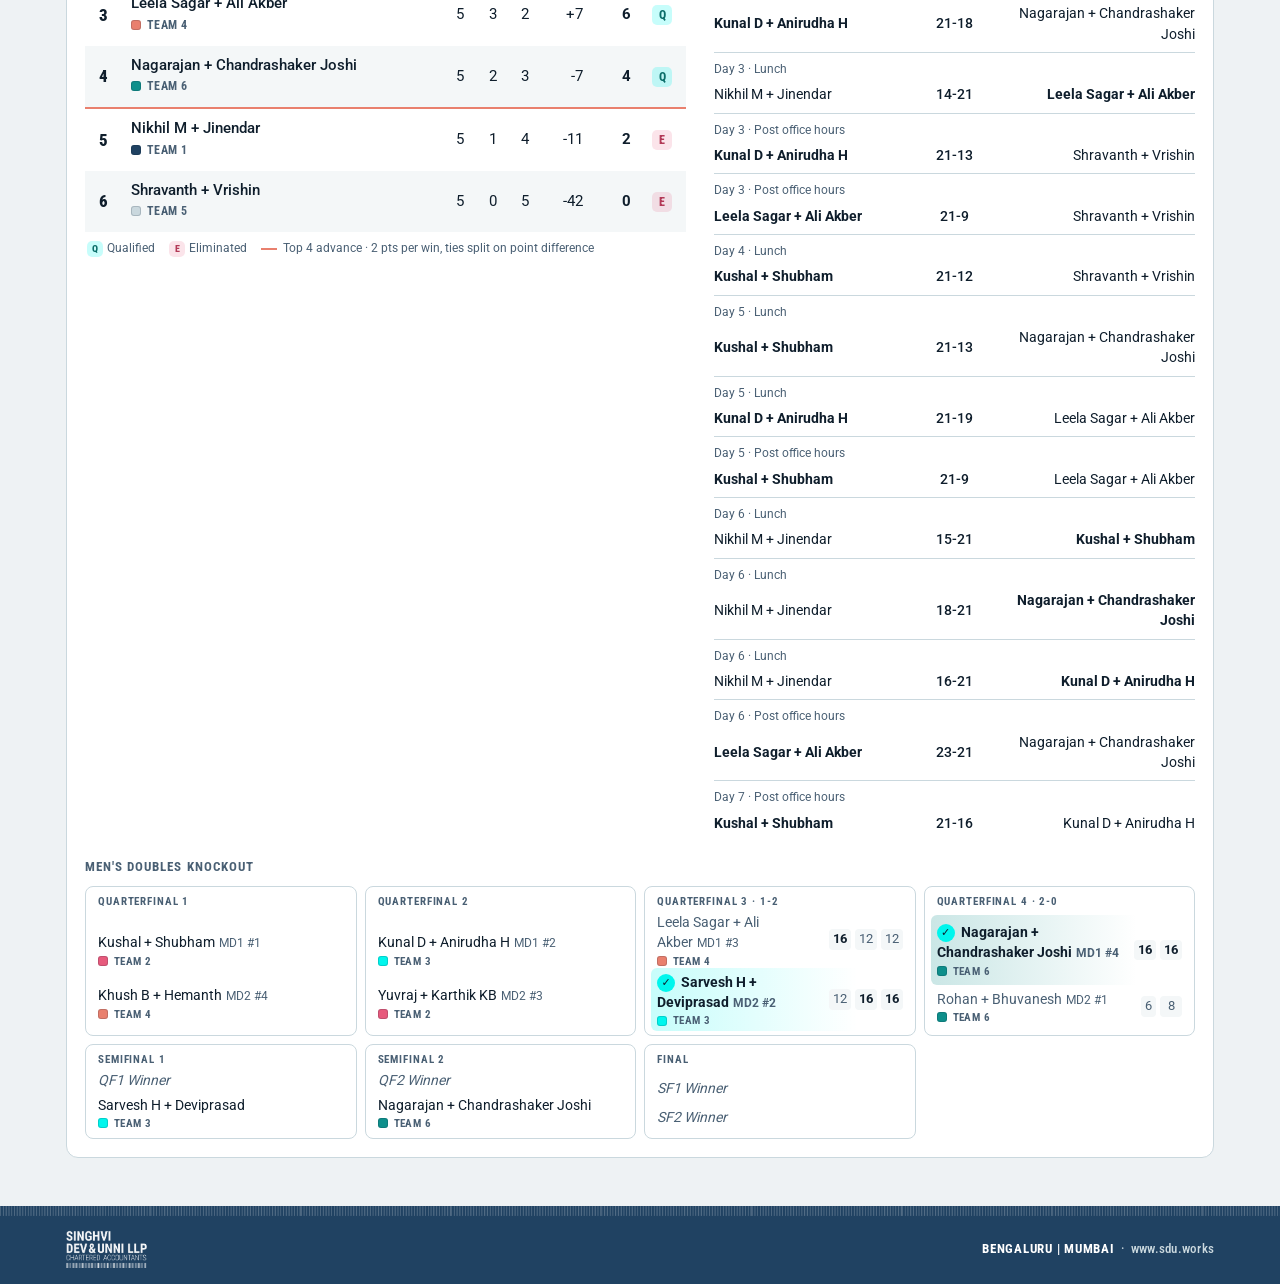
==== commit ef86eb5e: "Fan cheers: cheer page for the office and live cheer meters on the TV race Co-Authored-By: Claude Op" ====
--- a/index.html
+++ b/index.html
@@ -34,7 +34,10 @@
   <!-- HOME -->
   <section class="view" id="view-home">
     <div class="card" id="raceCard">
-      <div class="head"><h2>Race for Best Team</h2><span class="sub">Each captain runs for their team · distance = team points</span></div>
+      <div class="head"><div class="rhead"><h2>Race for Best Team</h2><span class="sub">Each captain runs for their team · distance = team points</span></div>
+        <a class="cheerlink notv" id="cheerLink" href="cheer.html" hidden>Cheer for your team</a>
+        <div class="cheerqr" id="cheerQr" hidden><div id="qrSvg"></div><span><b>Scan to cheer</b>for your team. Every tap counts on this screen.</span></div>
+      </div>
       <div class="race" id="race"></div>
     </div>
 
--- a/assets/styles.css
+++ b/assets/styles.css
@@ -379,7 +379,7 @@
 .lane.scale .track::after,.lane.scale .track::before{display:none}
 #raceScale span{position:absolute;top:3px;left:calc((100% - var(--rw) - 14px) * var(--p) + var(--rw) * .5);transform:translateX(-50%);font:500 12px var(--f-display);color:var(--muted)}
 @keyframes stride{from{transform:translateY(0) rotate(0)}to{transform:translateY(-4%) rotate(-1.5deg)}}
-@media (max-width:700px){.race{--lh:54px;--rh:68px;--idw:84px;padding:4px 10px 10px}.lane-id .tcap{display:none}.lane-id .tname{font-size:13px}.rtag{display:none}.lane-id{display:flex;flex-direction:column;justify-content:center;align-self:stretch;gap:1px}.lane-id .tsw{height:20px}.lpts{display:block;margin-left:12px;line-height:1.1;font:500 12px var(--f-display);color:var(--muted)}.lpts b{font-size:14px;color:var(--fg)}.lane.lead .lpts b{color:var(--good)}.lane:first-child .track::before{display:none}}
+@media (max-width:700px){.race{--lh:54px;--rh:68px;--idw:84px;padding:4px 10px 10px}.lane-id .tcap{display:none}.lane-id .tname{font-size:13px}.rtag{display:none}.lane-id{display:flex;flex-direction:column;justify-content:center;align-self:stretch;gap:1px}.lane-id .tsw{height:20px}.lpts{display:block;margin-left:12px;line-height:1.1;font:500 12px var(--f-display);color:var(--muted)}.lpts b{font-size:14px;color:var(--fg)}.lane.lead .lpts b{color:var(--good)}.lane:first-child .track::before{display:none}.race.cheers-on{--lh:54px}.race.cheers-on .lfans{display:none}}
 .tv #raceCard{display:none}
 .tv[data-slide="race"] #raceCard{display:block;margin:0}
 .tv[data-slide="race"] #topGrid,.tv[data-slide="race"] #evCard{display:none}
@@ -394,4 +394,33 @@
 .tv[data-slide="race"] .lane:first-child .track::before{font-size:15px}
 .tv[data-slide="race"] #raceScale span{font-size:16px}
 .tv[data-slide="race"] .lane.scale{height:28px}
+/* Fan cheers on the race */
+.rhead{display:grid;gap:4px}
+.cheerlink{align-self:center;text-decoration:none;font:700 14px var(--f-display);letter-spacing:.06em;text-transform:uppercase;padding:9px 16px;border-radius:99px;background:var(--accent);color:var(--on-accent)}
+.cheerqr{align-items:center;gap:14px;max-width:360px}
+.cheerqr #qrSvg{flex:none;background:#fff;border-radius:10px;padding:4px;line-height:0}
+.cheerqr #qrSvg svg{width:100%;height:auto}
+.cheerqr span{font-size:15px;color:var(--muted);line-height:1.3}
+.cheerqr b{display:block;font:800 22px var(--f-display);text-transform:uppercase;color:var(--fg);letter-spacing:.03em}
+.cheerqr{display:none}
+.tv[data-slide="race"] .cheerqr:not([hidden]){display:flex}
+.tv[data-slide="race"] #raceCard .head{align-items:center}
+.tv[data-slide="race"] .cheerqr #qrSvg{width:128px}
+.lfans{display:none}
+.race.cheers-on{--lh:84px}
+.tv[data-slide="race"] .race.cheers-on{--lh:118px}
+.race.cheers-on .lfans{display:grid;grid-template-columns:minmax(0,1fr);gap:2px;margin:4px 0 0 18px;max-width:190px}
+.lfans i{display:block;height:6px;border-radius:99px;background:var(--zebra);overflow:hidden}
+.lfans b{display:block;height:100%;width:0;border-radius:99px;background:var(--tc);transition:width .8s ease}
+.lfans em{font:500 12px var(--f-display);font-style:normal;color:var(--muted);white-space:nowrap}
+.lane.loud .lfans em{color:var(--fg);font-weight:700}
+.tv[data-slide="race"] .race.cheers-on .lfans{max-width:240px}
+.tv[data-slide="race"] .lfans i{height:8px}
+.tv[data-slide="race"] .lfans em{font-size:16px}
+.cbit{position:absolute;z-index:2;font-size:28px;pointer-events:none;transform:translate(-50%,-50%);animation:cbit 1.25s ease-out forwards}
+.tv[data-slide="race"] .cbit{font-size:40px}
+@keyframes cbit{0%{opacity:0;transform:translate(-50%,-50%) scale(.6)}15%{opacity:1}100%{opacity:0;transform:translate(calc(-50% + var(--dx)),calc(-50% + var(--dy))) scale(1.25)}}
+.runner.cheered img{animation:stride .38s ease-in-out infinite alternate,cheered .5s ease-out}
+@keyframes cheered{40%{filter:drop-shadow(0 0 16px var(--tc)) brightness(1.15)}}
+@media (max-width:700px){.race.cheers-on{--lh:54px}.race.cheers-on .lfans{display:none}.cheerlink{font-size:12px;padding:8px 12px}}
 @media (prefers-reduced-motion:reduce){.live i{animation:none}.progress b{transition:none}.tvbar b{display:none}.tie.champ::after,main.enter,.celebrate.show .cel-card,.list li.fresh,.cel-rays,.cel-card,.leadtag::after,.mv.up,.tie.done .p.won{animation:none}.cel-name span{opacity:1;transform:none;animation:none}.cel-trophy{stroke-dashoffset:0;animation:none}.celebrate .cel-vs,.celebrate .cel-team,.cel-sets .set{opacity:1;transform:none;transition:none}.celebrate.slammed::before,.celebrate.slammed .cel-score::after{animation:none}.celebrate.show .cel-art,.celebrate.slammed .cel-art{animation:none}.cel-art img,.cel-art figcaption{transition:none}.celebrate.slammed .cel-art img{transform:none}.runner{transition:none}.runner img{animation:none}}
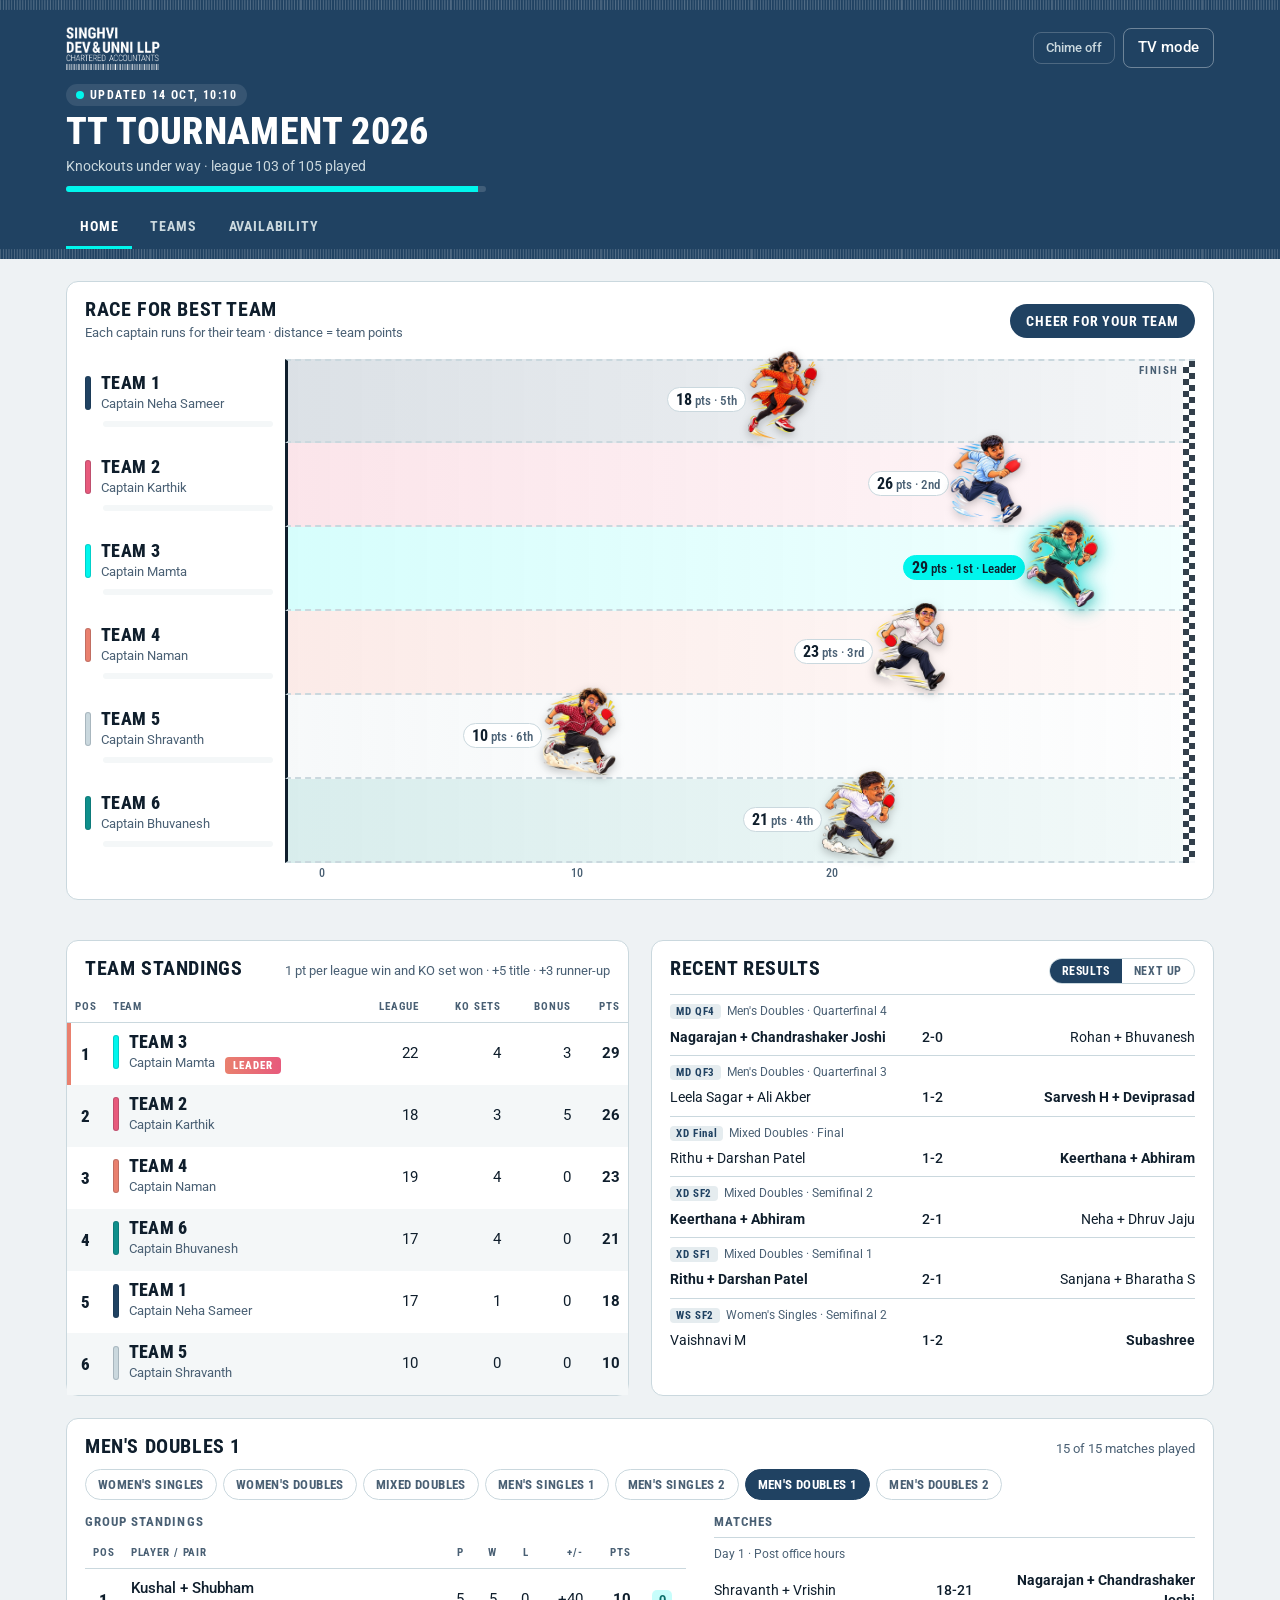
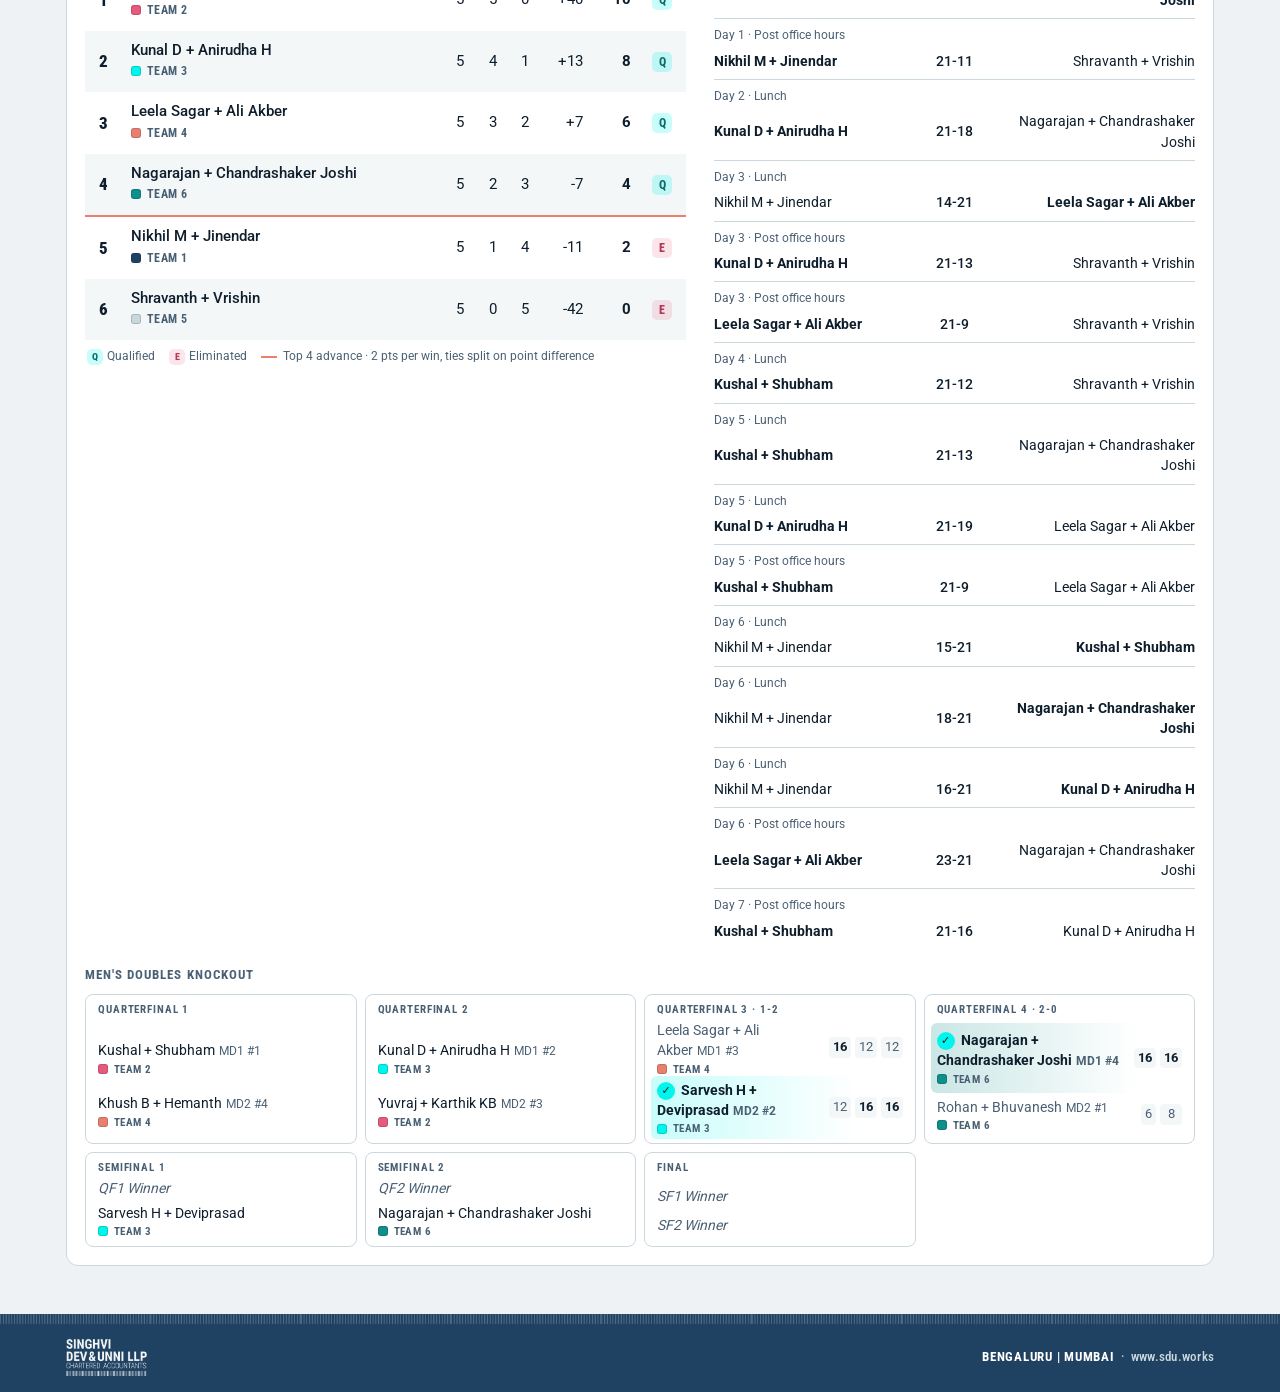
==== commit 561f8d09: "Cheer game: combos, fan levels, Cheer Rush and milestone/overtake alerts on the TV Co-Authored-By: C" ====
--- a/index.html
+++ b/index.html
@@ -158,6 +158,8 @@
 </div>
 <div class="tvbar" aria-hidden="true"><b id="tvProg"></b><span id="tvLabel"></span><span class="dots" id="tvDots"></span><span class="tvhint">Esc to exit</span></div>
 <div class="toast" id="toast" role="status" hidden></div>
+<a class="rushbar" id="rushBar" href="cheer.html" role="status" hidden></a>
+<div class="calert" id="cAlert" role="status" hidden><img alt=""><span><b></b><em></em></span></div>
 <script src="assets/app.js" defer></script>
 </body>
 </html>
--- a/assets/styles.css
+++ b/assets/styles.css
@@ -220,7 +220,7 @@
 @keyframes spin{to{transform:rotate(360deg)}}
 .cel-card{position:relative;display:grid;justify-items:center;gap:12px;color:#fff;padding:40px 70px 44px;border-radius:22px;background:rgba(19,42,64,.72);border:2px solid var(--wc,#00F6ED);box-shadow:0 0 0 6px color-mix(in srgb,var(--wc,#00F6ED) 18%,transparent),0 30px 80px rgba(0,0,0,.45);text-align:center;max-width:min(92vw,1200px);animation:glow 2.6s ease-in-out infinite alternate}
 @keyframes glow{to{box-shadow:0 0 0 14px color-mix(in srgb,var(--wc,#00F6ED) 8%,transparent),0 0 60px color-mix(in srgb,var(--wc,#00F6ED) 45%,transparent),0 30px 80px rgba(0,0,0,.45)}}
-.cel-kick{font:800 20px var(--f-display);letter-spacing:.3em;text-transform:uppercase;color:#0F1E2C;background:var(--wc,#00F6ED);padding:6px 16px;border-radius:99px}
+.cel-kick{font:800 20px var(--f-display);letter-spacing:.3em;text-transform:uppercase;color:var(--wcf,#0F1E2C);background:var(--wc,#00F6ED);padding:6px 16px;border-radius:99px}
 .cel-tag{font:700 22px var(--f-display);letter-spacing:.12em;text-transform:uppercase;color:var(--sky)}
 .cel-trophy{width:96px;height:96px;fill:none;stroke:#E9806E;stroke-width:3;stroke-linecap:round;stroke-linejoin:round;stroke-dasharray:240;stroke-dashoffset:240;animation:draw 1.6s ease-out .2s forwards;filter:drop-shadow(0 0 12px rgba(233,128,110,.6))}
 @keyframes draw{to{stroke-dashoffset:0}}
@@ -245,7 +245,7 @@
 .cel-sets{display:flex;gap:10px;justify-content:center;min-height:38px}
 .cel-sets .set{font:700 24px var(--f-display);padding:4px 12px;border-radius:8px;background:rgba(255,255,255,.08);color:var(--sky);opacity:0;transform:translateY(14px) scale(.9);transition:opacity .35s,transform .45s cubic-bezier(.2,1.5,.4,1)}
 .cel-sets .set.in{opacity:1;transform:none}
-.cel-sets .set.w{color:#0F1E2C;background:var(--wc,#00F6ED)}
+.cel-sets .set.w{color:var(--wcf,#0F1E2C);background:var(--wc,#00F6ED)}
 .celebrate .cel-vs,.celebrate .cel-team{opacity:0;transform:translateY(16px);transition:opacity .5s ease .35s,transform .6s cubic-bezier(.2,1.3,.4,1) .35s}
 .celebrate.slammed .cel-vs,.celebrate.slammed .cel-team{opacity:1;transform:none}
 .celebrate.slammed .cel-team{transition-delay:.7s}
@@ -372,8 +372,8 @@
 .rtag{position:absolute;left:100%;bottom:calc(var(--lh) * .32);white-space:nowrap;font:500 13px var(--f-display);color:var(--muted);padding:2px 8px;border-radius:99px;background:var(--surface);border:1px solid var(--rule)}
 .rtag b{font-size:16px;color:var(--fg)}
 .runner.back .rtag{left:auto;right:100%}
-.lane.lead .rtag{background:var(--tc);border-color:var(--tc);color:#0F1E2C}
-.lane.lead .rtag b{color:#0F1E2C}
+.lane.lead .rtag{background:var(--tc);border-color:var(--tc);color:var(--tcf,#0F1E2C)}
+.lane.lead .rtag b{color:var(--tcf,#0F1E2C)}
 .lane.scale{height:22px;align-items:start}
 .lane.scale .track{background:none;border:0}
 .lane.scale .track::after,.lane.scale .track::before{display:none}
@@ -423,4 +423,22 @@
 .runner.cheered img{animation:stride .38s ease-in-out infinite alternate,cheered .5s ease-out}
 @keyframes cheered{40%{filter:drop-shadow(0 0 16px var(--tc)) brightness(1.15)}}
 @media (max-width:700px){.race.cheers-on{--lh:54px}.race.cheers-on .lfans{display:none}.cheerlink{font-size:12px;padding:8px 12px}}
-@media (prefers-reduced-motion:reduce){.live i{animation:none}.progress b{transition:none}.tvbar b{display:none}.tie.champ::after,main.enter,.celebrate.show .cel-card,.list li.fresh,.cel-rays,.cel-card,.leadtag::after,.mv.up,.tie.done .p.won{animation:none}.cel-name span{opacity:1;transform:none;animation:none}.cel-trophy{stroke-dashoffset:0;animation:none}.celebrate .cel-vs,.celebrate .cel-team,.cel-sets .set{opacity:1;transform:none;transition:none}.celebrate.slammed::before,.celebrate.slammed .cel-score::after{animation:none}.celebrate.show .cel-art,.celebrate.slammed .cel-art{animation:none}.cel-art img,.cel-art figcaption{transition:none}.celebrate.slammed .cel-art img{transform:none}.runner{transition:none}.runner img{animation:none}}
+/* Cheer Rush banner and TV cheer alerts */
+.rushbar{position:fixed;left:50%;top:12px;z-index:26;transform:translateX(-50%);display:flex;align-items:baseline;gap:10px;padding:10px 20px;border-radius:99px;background:#132A40;color:#fff;text-decoration:none;box-shadow:0 0 0 3px #F5C451,0 10px 30px rgba(0,0,0,.35);white-space:nowrap;font-size:15px}
+.rushbar b{font:800 18px var(--f-display);letter-spacing:.1em;text-transform:uppercase;color:#F5C451}
+.rushbar i{font:800 20px var(--f-display);font-style:normal;font-variant-numeric:tabular-nums}
+.rushbar.on{background:linear-gradient(90deg,#E9806E,#F5C451);color:#0F1E2C;animation:rushpulse .6s ease-in-out infinite alternate}
+.rushbar.on b{color:#0F1E2C}
+.tv .rushbar{top:18px;padding:14px 30px;font-size:22px}
+.tv .rushbar b{font-size:30px}
+.tv .rushbar i{font-size:32px}
+@keyframes rushpulse{to{transform:translateX(-50%) scale(1.05)}}
+.rushing .lane .track{background-image:linear-gradient(90deg,rgba(245,196,81,.28),transparent 60%)}
+.calert{position:fixed;left:50%;bottom:84px;z-index:25;transform:translateX(-50%);display:flex;align-items:center;gap:14px;padding:10px 26px 10px 12px;border-radius:18px;background:#132A40;color:#fff;box-shadow:0 0 0 4px var(--tc,#00F6ED),0 18px 50px rgba(0,0,0,.45);max-width:min(90vw,980px)}
+.calert img{height:110px;width:auto;margin:-36px 0 -6px;filter:drop-shadow(0 0 12px var(--tc,#00F6ED))}
+.calert span{display:grid;gap:2px}
+.calert b{font:800 34px/1.05 var(--f-display);text-transform:uppercase;letter-spacing:.02em}
+.calert em{font-style:normal;font-size:18px;color:var(--sky)}
+.calert.show{animation:alertin 4.6s cubic-bezier(.2,1.2,.4,1) forwards}
+@keyframes alertin{0%{opacity:0;transform:translate(-50%,40px) scale(.9)}10%{opacity:1;transform:translate(-50%,0) scale(1)}88%{opacity:1;transform:translate(-50%,0)}100%{opacity:0;transform:translate(-50%,20px)}}
+@media (prefers-reduced-motion:reduce){.live i{animation:none}.progress b{transition:none}.tvbar b{display:none}.tie.champ::after,main.enter,.celebrate.show .cel-card,.list li.fresh,.cel-rays,.cel-card,.leadtag::after,.mv.up,.tie.done .p.won{animation:none}.cel-name span{opacity:1;transform:none;animation:none}.cel-trophy{stroke-dashoffset:0;animation:none}.celebrate .cel-vs,.celebrate .cel-team,.cel-sets .set{opacity:1;transform:none;transition:none}.celebrate.slammed::before,.celebrate.slammed .cel-score::after{animation:none}.celebrate.show .cel-art,.celebrate.slammed .cel-art{animation:none}.cel-art img,.cel-art figcaption{transition:none}.celebrate.slammed .cel-art img{transform:none}.runner{transition:none}.runner img{animation:none}.rushbar.on,.calert.show{animation:none}}
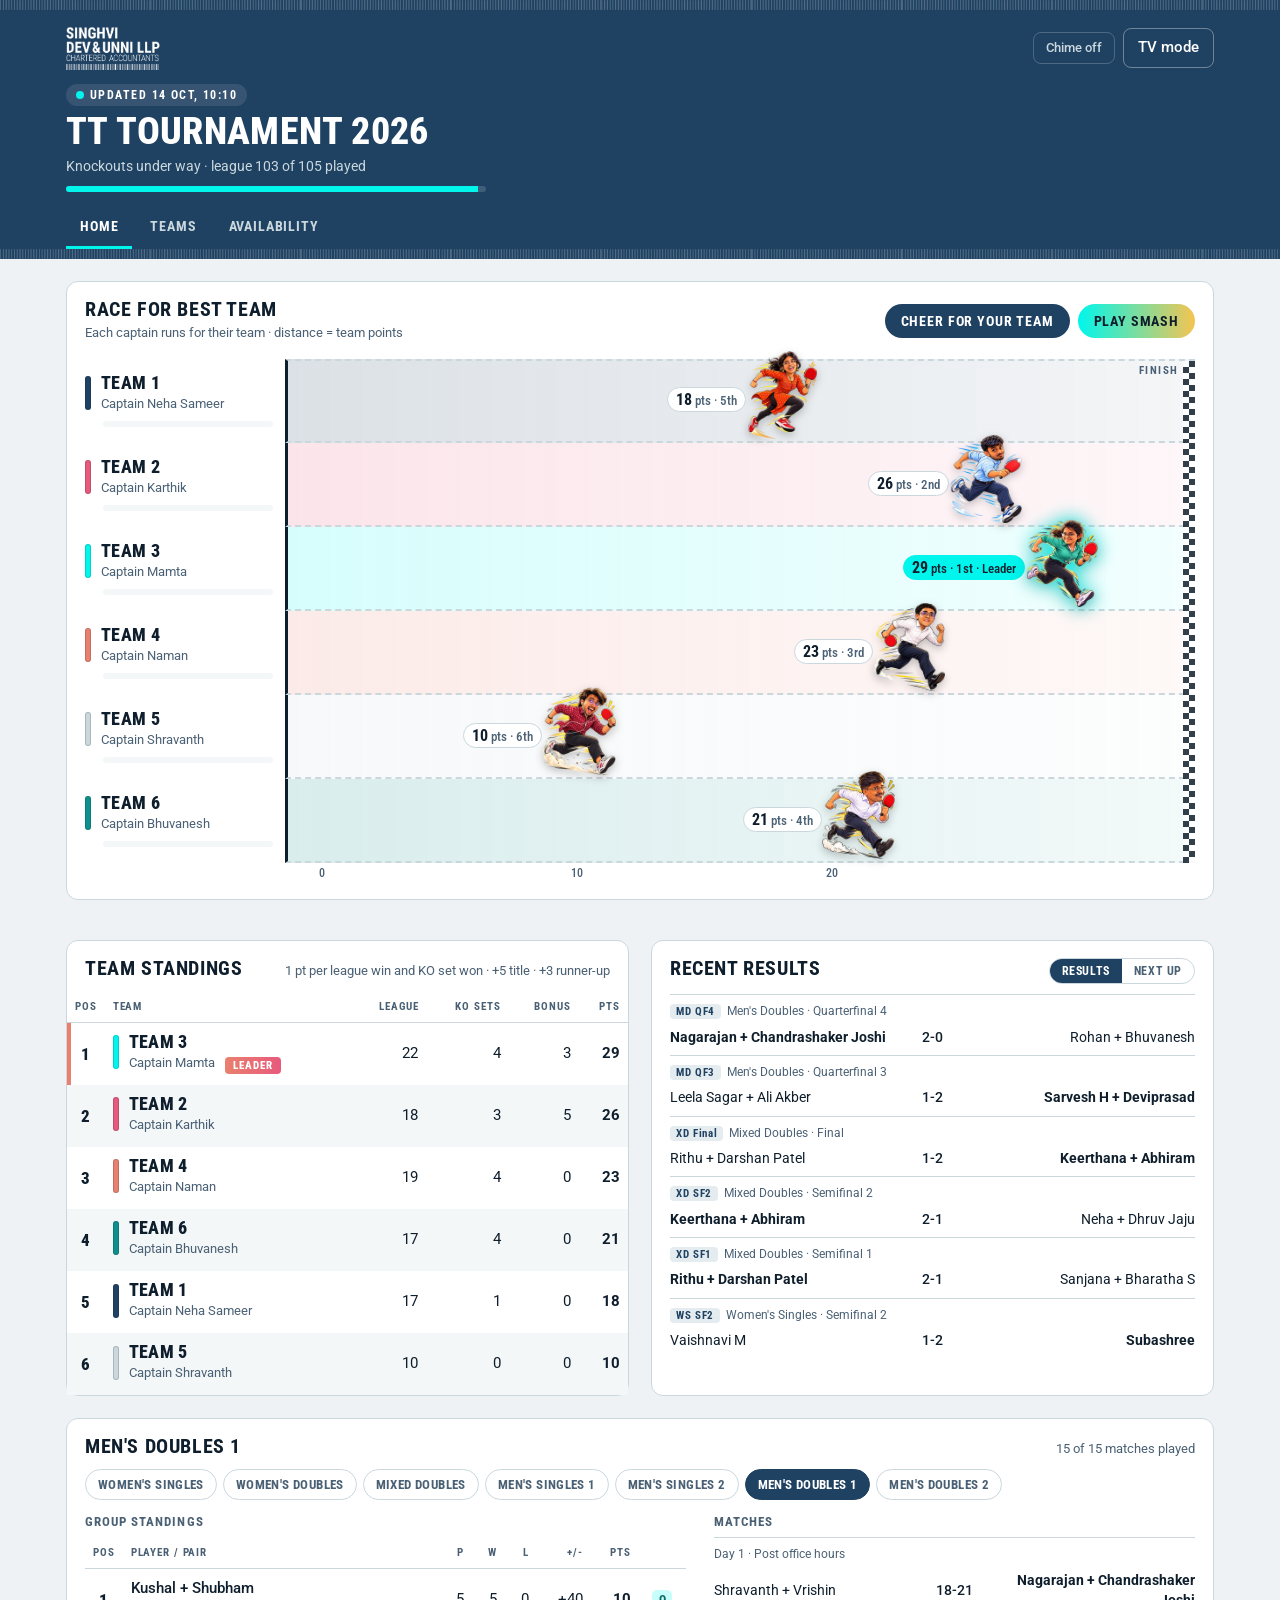
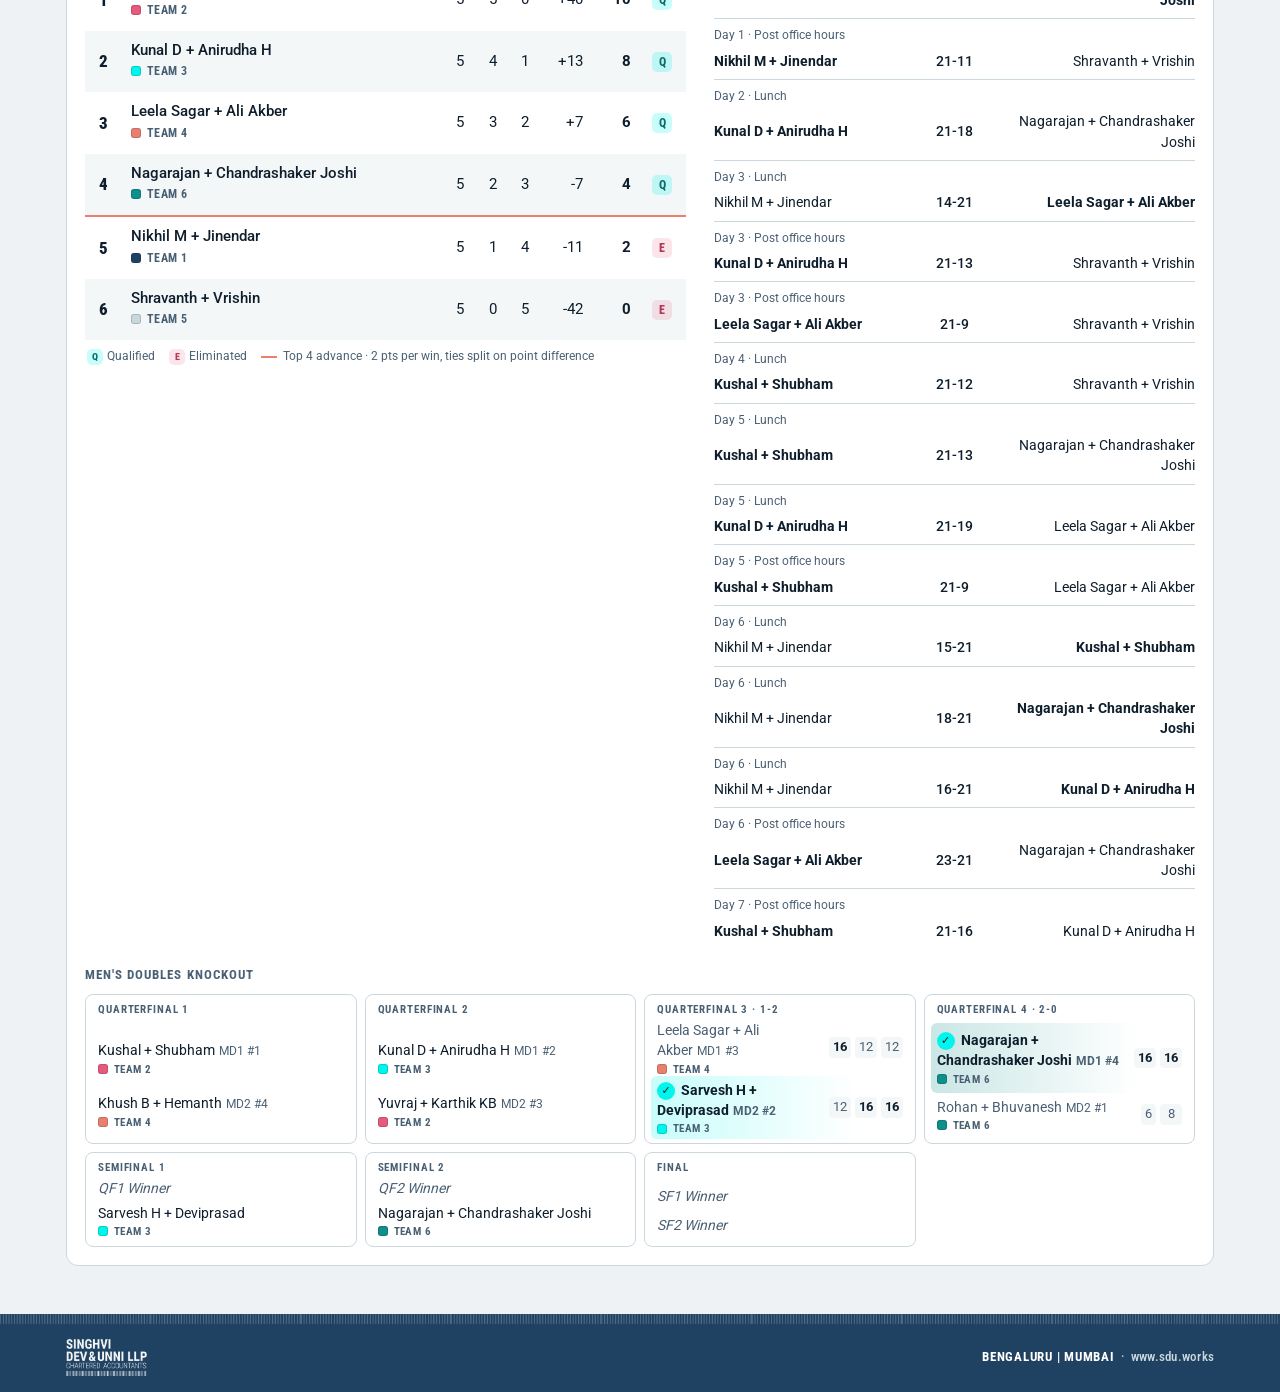
==== commit 7ffda68f: "Smash: one-minute table tennis game where target hits become team cheers Co-Authored-By: Claude Opus" ====
--- a/index.html
+++ b/index.html
@@ -35,8 +35,8 @@
   <section class="view" id="view-home">
     <div class="card" id="raceCard">
       <div class="head"><div class="rhead"><h2>Race for Best Team</h2><span class="sub">Each captain runs for their team · distance = team points</span></div>
-        <a class="cheerlink notv" id="cheerLink" href="cheer.html" hidden>Cheer for your team</a>
-        <div class="cheerqr" id="cheerQr" hidden><div id="qrSvg"></div><span><b>Scan to cheer</b>for your team. Every tap counts on this screen.</span></div>
+        <span class="cheerlinks notv" id="cheerLink" hidden><a class="cheerlink" href="cheer.html">Cheer for your team</a><a class="cheerlink alt" href="game.html">Play Smash</a></span>
+        <div class="cheerqr" id="cheerQr" hidden><div id="qrSvg"></div><span><b>Scan to cheer</b>or play Smash, the one-minute table tennis game. Every point counts on this screen.</span></div>
       </div>
       <div class="race" id="race"></div>
     </div>
--- a/assets/styles.css
+++ b/assets/styles.css
@@ -396,6 +396,9 @@
 .tv[data-slide="race"] .lane.scale{height:28px}
 /* Fan cheers on the race */
 .rhead{display:grid;gap:4px}
+.cheerlinks{display:flex;flex-wrap:wrap;gap:8px;align-self:center}
+.cheerlinks[hidden]{display:none}
+.cheerlink.alt{background:linear-gradient(90deg,#00F6ED,#F5C451);color:#0F1E2C}
 .cheerlink{align-self:center;text-decoration:none;font:700 14px var(--f-display);letter-spacing:.06em;text-transform:uppercase;padding:9px 16px;border-radius:99px;background:var(--accent);color:var(--on-accent)}
 .cheerqr{align-items:center;gap:14px;max-width:360px}
 .cheerqr #qrSvg{flex:none;background:#fff;border-radius:10px;padding:4px;line-height:0}
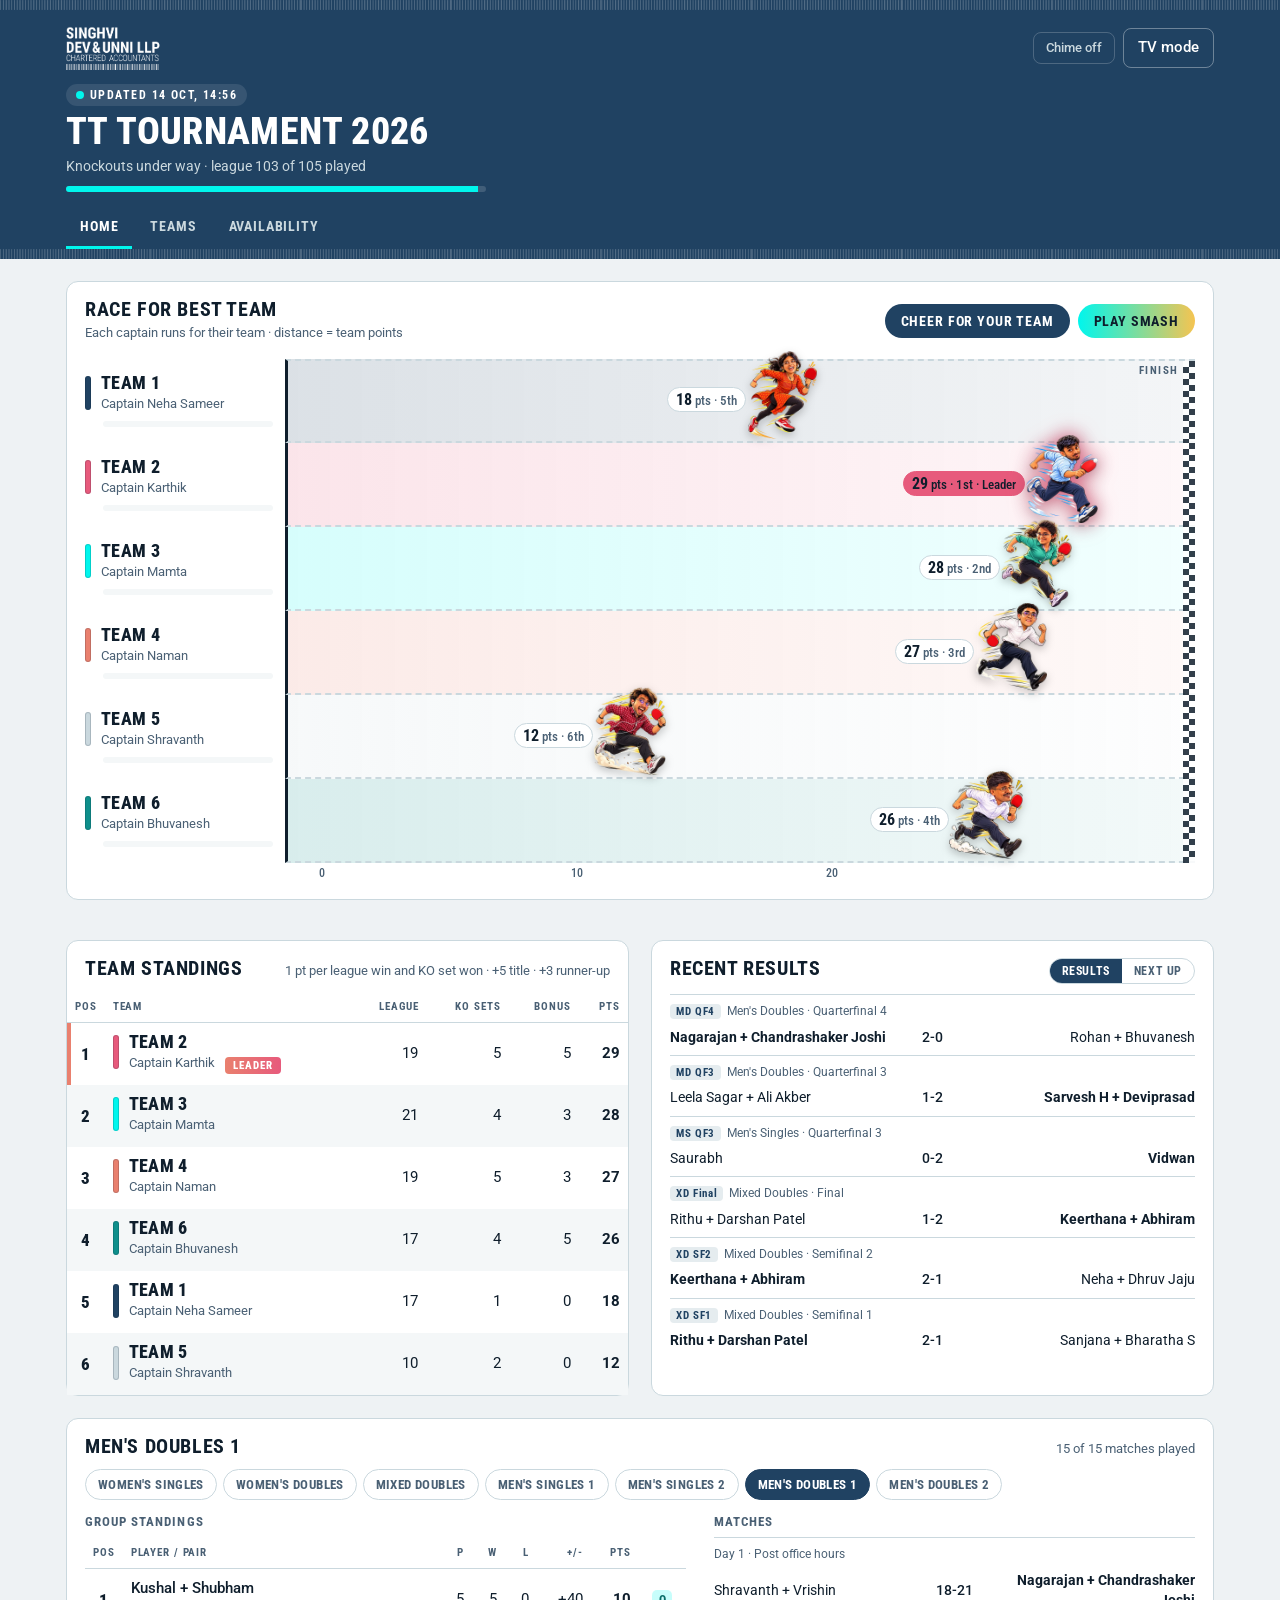
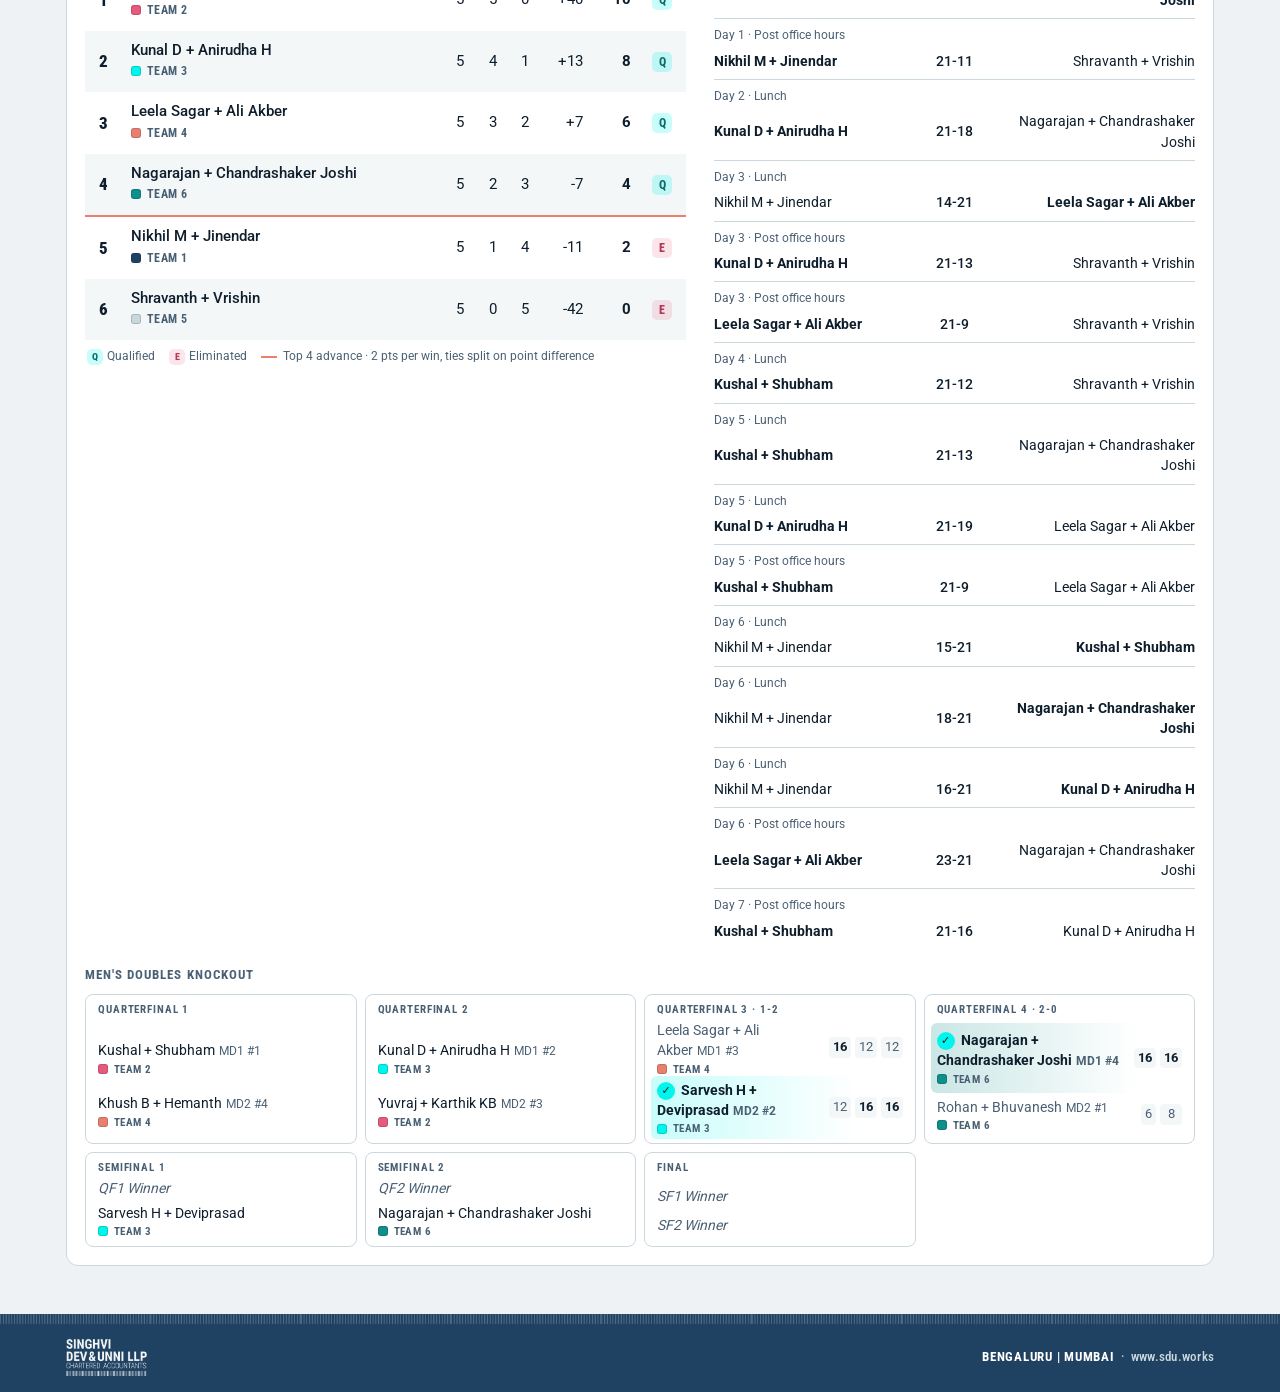
==== commit 87089645: "TV: Scan to cheer QR code on every slide A QR dock in the top right corner of TV mode, shown over ev" ====
--- a/index.html
+++ b/index.html
@@ -36,7 +36,6 @@
     <div class="card" id="raceCard">
       <div class="head"><div class="rhead"><h2>Race for Best Team</h2><span class="sub">Each captain runs for their team · distance = team points</span></div>
         <span class="cheerlinks notv" id="cheerLink" hidden><a class="cheerlink" href="cheer.html">Cheer for your team</a><a class="cheerlink alt" href="game.html">Play Smash</a></span>
-        <div class="cheerqr" id="cheerQr" hidden><div id="qrSvg"></div><span><b>Scan to cheer</b>or play Smash, the one-minute table tennis game. Every point counts on this screen.</span></div>
       </div>
       <div class="race" id="race"></div>
     </div>
@@ -156,6 +155,7 @@
     <div class="cel-team" id="celTeam"></div>
   </div>
 </div>
+<a class="qrdock" id="qrDock" href="cheer.html" target="_blank" rel="noopener" hidden aria-label="Scan to cheer for your team"><span class="qrbox" id="qrDockSvg"></span><span class="qrtxt"><b>Scan to cheer</b><span>Pick your team and tap</span><em>or play Smash</em></span></a>
 <div class="tvbar" aria-hidden="true"><b id="tvProg"></b><span id="tvLabel"></span><span class="dots" id="tvDots"></span><span class="tvhint">Esc to exit</span></div>
 <div class="toast" id="toast" role="status" hidden></div>
 <a class="rushbar" id="rushBar" href="cheer.html" role="status" hidden></a>
--- a/assets/styles.css
+++ b/assets/styles.css
@@ -400,15 +400,7 @@
 .cheerlinks[hidden]{display:none}
 .cheerlink.alt{background:linear-gradient(90deg,#00F6ED,#F5C451);color:#0F1E2C}
 .cheerlink{align-self:center;text-decoration:none;font:700 14px var(--f-display);letter-spacing:.06em;text-transform:uppercase;padding:9px 16px;border-radius:99px;background:var(--accent);color:var(--on-accent)}
-.cheerqr{align-items:center;gap:14px;max-width:360px}
-.cheerqr #qrSvg{flex:none;background:#fff;border-radius:10px;padding:4px;line-height:0}
-.cheerqr #qrSvg svg{width:100%;height:auto}
-.cheerqr span{font-size:15px;color:var(--muted);line-height:1.3}
-.cheerqr b{display:block;font:800 22px var(--f-display);text-transform:uppercase;color:var(--fg);letter-spacing:.03em}
-.cheerqr{display:none}
-.tv[data-slide="race"] .cheerqr:not([hidden]){display:flex}
 .tv[data-slide="race"] #raceCard .head{align-items:center}
-.tv[data-slide="race"] .cheerqr #qrSvg{width:128px}
 .lfans{display:none}
 .race.cheers-on{--lh:84px}
 .tv[data-slide="race"] .race.cheers-on{--lh:118px}
@@ -445,3 +437,17 @@
 .calert.show{animation:alertin 4.6s cubic-bezier(.2,1.2,.4,1) forwards}
 @keyframes alertin{0%{opacity:0;transform:translate(-50%,40px) scale(.9)}10%{opacity:1;transform:translate(-50%,0) scale(1)}88%{opacity:1;transform:translate(-50%,0)}100%{opacity:0;transform:translate(-50%,20px)}}
 @media (prefers-reduced-motion:reduce){.live i{animation:none}.progress b{transition:none}.tvbar b{display:none}.tie.champ::after,main.enter,.celebrate.show .cel-card,.list li.fresh,.cel-rays,.cel-card,.leadtag::after,.mv.up,.tie.done .p.won{animation:none}.cel-name span{opacity:1;transform:none;animation:none}.cel-trophy{stroke-dashoffset:0;animation:none}.celebrate .cel-vs,.celebrate .cel-team,.cel-sets .set{opacity:1;transform:none;transition:none}.celebrate.slammed::before,.celebrate.slammed .cel-score::after{animation:none}.celebrate.show .cel-art,.celebrate.slammed .cel-art{animation:none}.cel-art img,.cel-art figcaption{transition:none}.celebrate.slammed .cel-art img{transform:none}.runner{transition:none}.runner img{animation:none}.rushbar.on,.calert.show{animation:none}}
+/* TV: QR dock, top right on every slide (celebrations included), so anyone walking past can scan and cheer */
+.qrdock{display:none}
+.tv .qrdock:not([hidden]){display:flex;position:fixed;top:8px;right:28px;z-index:22;width:330px;align-items:center;gap:14px;padding:7px 16px 7px 7px;border-radius:14px;background:#132A40;color:#fff;text-decoration:none;box-shadow:0 0 0 3px var(--neon),0 10px 30px rgba(0,0,0,.35)}
+.qrbox{flex:none;width:106px;height:106px;padding:5px;border-radius:9px;background:#fff;line-height:0}
+.qrbox svg{width:100%;height:100%}
+.qrtxt{display:grid;gap:3px;line-height:1.2}
+.qrtxt b{font:800 26px var(--f-display);letter-spacing:.04em;text-transform:uppercase;color:var(--neon)}
+.qrtxt span{font-size:15px;color:#fff}
+.qrtxt em{justify-self:start;margin-top:3px;font:700 12px var(--f-display);font-style:normal;letter-spacing:.1em;text-transform:uppercase;padding:3px 9px;border-radius:99px;background:linear-gradient(90deg,#00F6ED,#F5C451);color:#0F1E2C}
+.tv.qr-on .hbtns{margin-right:350px}
+.tv.qr-on .qrdock.pulse{animation:qrpulse 1.4s ease-in-out 2}
+@keyframes qrpulse{50%{box-shadow:0 0 0 6px var(--neon),0 0 34px 6px rgba(0,246,237,.55)}}
+@media (max-height:820px){.tv .qrdock:not([hidden]){width:290px;gap:10px;padding:6px 12px 6px 6px}.qrbox{width:88px;height:88px;padding:4px}.qrtxt b{font-size:21px}.qrtxt span{font-size:13px}.tv.qr-on .hbtns{margin-right:306px}}
+@media (prefers-reduced-motion:reduce){.tv.qr-on .qrdock.pulse{animation:none}}
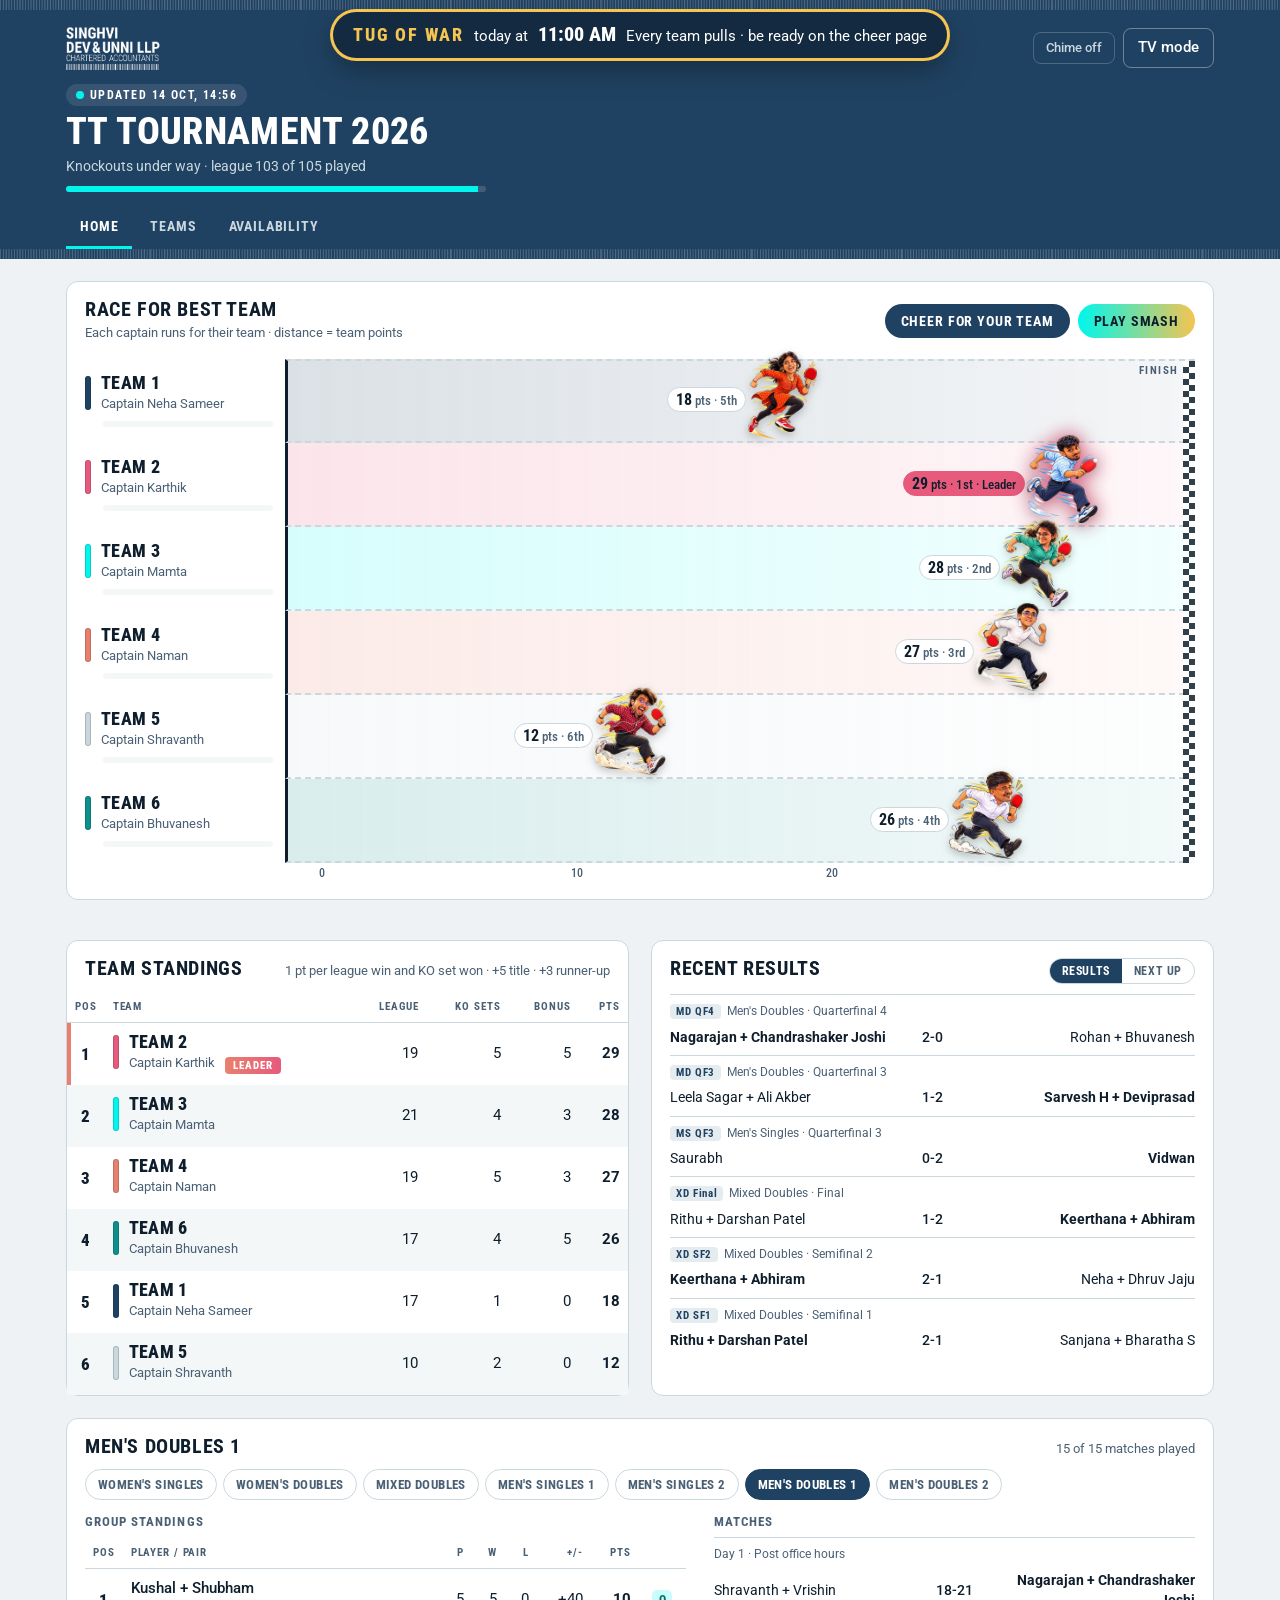
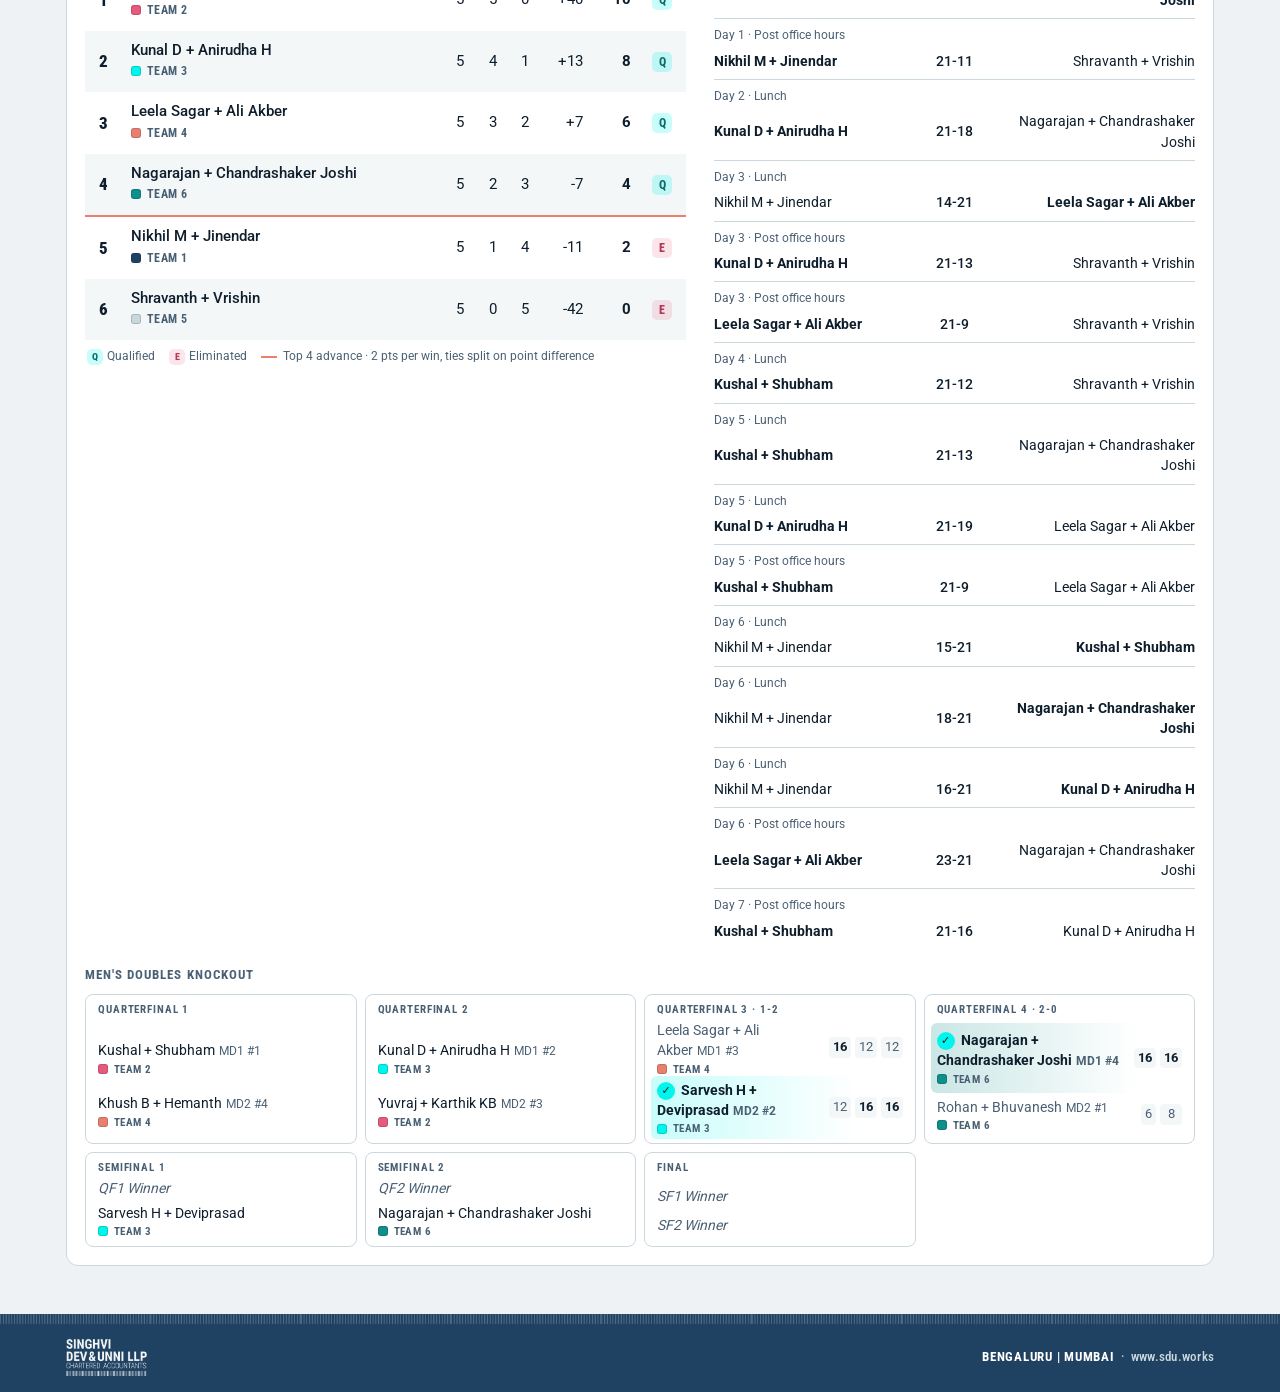
==== commit f577fc76: "Tug of war table: wins, draws, taps and points from every finished pull 2 points a win, 1 a draw. Sh" ====
--- a/index.html
+++ b/index.html
@@ -40,6 +40,14 @@
       <div class="race" id="race"></div>
     </div>
 
+    <div class="card" id="tugCard" hidden>
+      <div class="head"><div class="rhead"><h2>Tug of war table</h2><span class="sub" id="tugTblSub">2 pts a win · 1 a draw</span></div><span class="tugnext" id="tugNext"></span></div>
+      <div class="tuggrid">
+        <div class="tablewrap"><table id="tugTbl"><thead><tr><th class="c">Pos</th><th class="l">Team</th><th title="Pulls won">Won</th><th title="Pulls drawn">Drawn</th><th title="Pulls lost">Lost</th><th title="Every tap in every pull">Taps</th><th>Pts</th></tr></thead><tbody></tbody></table></div>
+        <div class="tuglast"><h3 class="sec" id="tugLastTitle">Latest pull</h3><ul class="list" id="tugLast"></ul></div>
+      </div>
+    </div>
+
     <div class="grid2" id="topGrid">
       <div class="card">
         <div class="head"><h2>Team standings</h2><span class="sub">1 pt per league win and KO set won · +5 title · +3 runner-up</span></div>
@@ -76,6 +84,12 @@
   <section class="view" id="view-today" hidden>
     <div class="card"><div class="head"><h2 id="todayTitle">Still to play today</h2><span class="sub" id="todaySub"></span></div>
       <div class="todaygrid" id="todayList"></div></div>
+  </section>
+
+  <!-- TUG OF WAR (TV only, while a pull runs and for its result) -->
+  <section class="view" id="view-tug" hidden>
+    <div class="card tugcard"><div class="head"><div class="rhead"><h2 id="tugTitle">Tug of war</h2><span class="sub" id="tugSub"></span></div><span class="tugclock" id="tugClock"></span></div>
+      <div class="tugs" id="tugRows"></div></div>
   </section>
 
   <!-- TEAMS -->
--- a/assets/styles.css
+++ b/assets/styles.css
@@ -451,3 +451,60 @@
 @keyframes qrpulse{50%{box-shadow:0 0 0 6px var(--neon),0 0 34px 6px rgba(0,246,237,.55)}}
 @media (max-height:820px){.tv .qrdock:not([hidden]){width:290px;gap:10px;padding:6px 12px 6px 6px}.qrbox{width:88px;height:88px;padding:4px}.qrtxt b{font-size:21px}.qrtxt span{font-size:13px}.tv.qr-on .hbtns{margin-right:306px}}
 @media (prefers-reduced-motion:reduce){.tv.qr-on .qrdock.pulse{animation:none}}
+/* TV: Tug of war */
+.tugcard .head{align-items:center}
+.tugcard .sub{font-size:17px}
+.tugclock{font:800 34px var(--f-display);font-variant-numeric:tabular-nums;padding:6px 18px;border-radius:12px;background:var(--tag-bg);color:var(--fg)}
+.tugclock.on{background:#F5C451;color:#0F1E2C}
+.tugs{display:grid;gap:22px;padding:12px 22px 30px}
+.trow{display:grid;grid-template-columns:minmax(0,1fr) minmax(320px,2fr) minmax(0,1fr);align-items:center;gap:18px;padding:16px 0;border-top:1px solid var(--rule)}
+.trow:first-child{border-top:0}
+.tteam{display:grid;grid-template-columns:auto minmax(0,1fr) auto;align-items:center;gap:12px;padding:8px 14px;border-radius:14px;background:color-mix(in srgb,var(--tc) 14%,var(--surface));border-left:6px solid var(--tc)}
+.tteam.b{grid-template-columns:auto minmax(0,1fr) auto;border-left:0;border-right:6px solid var(--tc)}
+.tteam.b img{order:3}.tteam.b .tname{order:2;text-align:right}.tteam.b .tcount{order:1}
+.tteam img{height:130px;width:auto;margin-block:-10px}
+.tteam.a img{transform:scaleX(-1)}
+.tname{display:grid;gap:2px;min-width:0}
+.tname b{font:800 26px var(--f-display);text-transform:uppercase;line-height:1}
+.tname small{font-size:15px;color:var(--muted)}
+.tcount{font:800 56px var(--f-display);font-variant-numeric:tabular-nums}
+.twin{display:none;justify-self:start;font:800 13px var(--f-display);font-style:normal;letter-spacing:.12em;text-transform:uppercase;padding:3px 10px;border-radius:99px;background:var(--tc);color:var(--tcf,#0F1E2C)}
+.tteam.b .twin{justify-self:end}
+.tteam.won .twin{display:block}
+.tteam.won{box-shadow:0 0 0 3px var(--tc),0 0 26px color-mix(in srgb,var(--tc) 60%,transparent)}
+.ttrack{position:relative;height:56px;border-radius:99px;background:linear-gradient(90deg,color-mix(in srgb,var(--ta) 40%,var(--zebra)),var(--zebra) 50%,color-mix(in srgb,var(--tb) 40%,var(--zebra)))}
+.ttrack::before{content:"";position:absolute;left:10px;right:10px;top:50%;height:8px;margin-top:-4px;border-radius:4px;background:repeating-linear-gradient(90deg,#d9b77a 0 9px,#a8844a 9px 13px)}
+.tmid{position:absolute;left:50%;top:4px;bottom:4px;width:3px;margin-left:-1.5px;background:var(--navy);opacity:.5}
+.tknot{position:absolute;top:50%;width:34px;height:34px;margin:-17px 0 0 -17px;border-radius:50%;background:#F5C451;box-shadow:0 0 0 4px var(--navy),0 0 18px #F5C451;transition:left .6s cubic-bezier(.3,1.4,.5,1)}
+@media (max-width:900px){.trow{grid-template-columns:1fr;gap:8px}.tteam img{height:60px}.tcount{font-size:32px}.tname b{font-size:20px}}
+@media (prefers-reduced-motion:reduce){.tknot{transition:none}}
+.rushbar.soon{box-shadow:0 0 0 3px #00F6ED,0 10px 30px rgba(0,0,0,.35)}
+.rushbar.soon b{color:#00F6ED}
+.tv.noticebar header.band{padding-top:76px}
+.tv .rushbar{top:10px}
+@media (max-width:1500px){.tv .rushbar{padding:8px 16px;gap:8px;font-size:13px}.tv .rushbar b{font-size:22px}.tv .rushbar i{font-size:24px}.tv.noticebar header.band{padding-top:62px}}
+@media (max-width:1100px){.tv .rushbar span:last-child{display:none}}
+.livebanner{display:grid;gap:2px;margin:0 0 14px;padding:14px 18px;border-radius:14px;text-decoration:none;background:#F5C451;color:#0F1E2C;box-shadow:0 8px 24px rgba(245,196,81,.35)}
+.livebanner b{font:800 20px var(--f-display);letter-spacing:.06em;text-transform:uppercase}
+.livebanner span{font-size:15px}
+main.smash .livebanner{position:relative;z-index:5;margin:10px auto 0;max-width:520px}
+/* Tug of war table */
+#tugCard{margin-bottom:18px}
+.tugnext{align-self:center;font:700 14px var(--f-display);letter-spacing:.06em;text-transform:uppercase;padding:6px 12px;border-radius:99px;background:#F5C451;color:#0F1E2C}
+.tugnext:empty{display:none}
+.tuggrid{display:grid;grid-template-columns:minmax(0,1.6fr) minmax(0,1fr);gap:8px 24px;padding:0 0 12px}
+.tuglast{padding:0 18px}
+.tuglast .list li{grid-template-columns:minmax(0,1fr) auto minmax(0,1fr)}
+@media (max-width:820px){.tuggrid{grid-template-columns:1fr}}
+.tv #tugCard{display:none}
+.tv[data-slide="tugtable"] #tugCard{display:block;margin:0}
+.tv[data-slide="tugtable"] #topGrid,.tv[data-slide="tugtable"] #evCard{display:none}
+.tv[data-slide="tugtable"] #tugCard .head h2{font-size:30px}
+.tv[data-slide="tugtable"] #tugCard .sub{font-size:18px}
+.tv[data-slide="tugtable"] #tugTbl td{padding:14px 10px;font-size:22px}
+.tv[data-slide="tugtable"] #tugTbl td.big{font-size:30px}
+.tv[data-slide="tugtable"] #tugTbl th{font-size:14px}
+.tv[data-slide="tugtable"] #tugTbl .tname{font-size:24px}
+.tv[data-slide="tugtable"] .tuglast .list li{font-size:20px;padding-block:14px}
+.tv[data-slide="tugtable"] .tugnext{font-size:22px;padding:8px 18px}
+.list li.muted{display:block;color:var(--muted)}
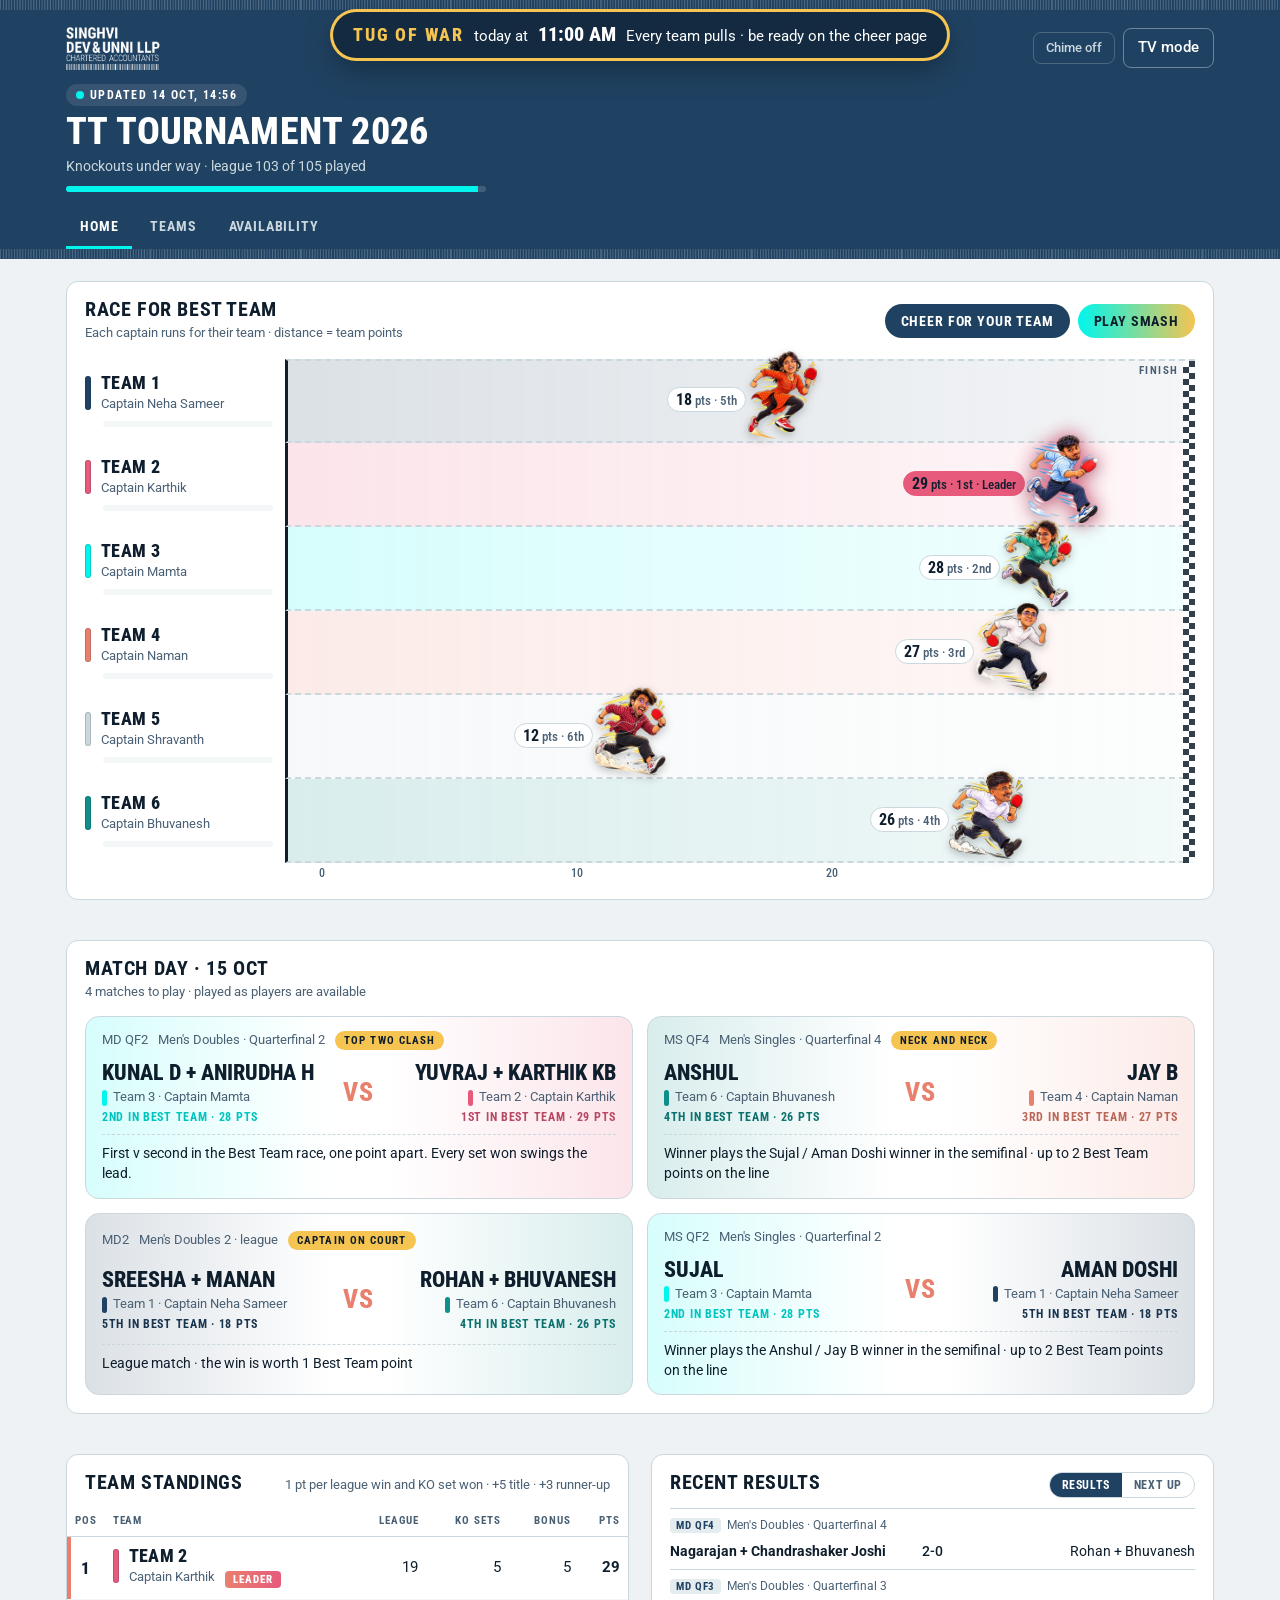
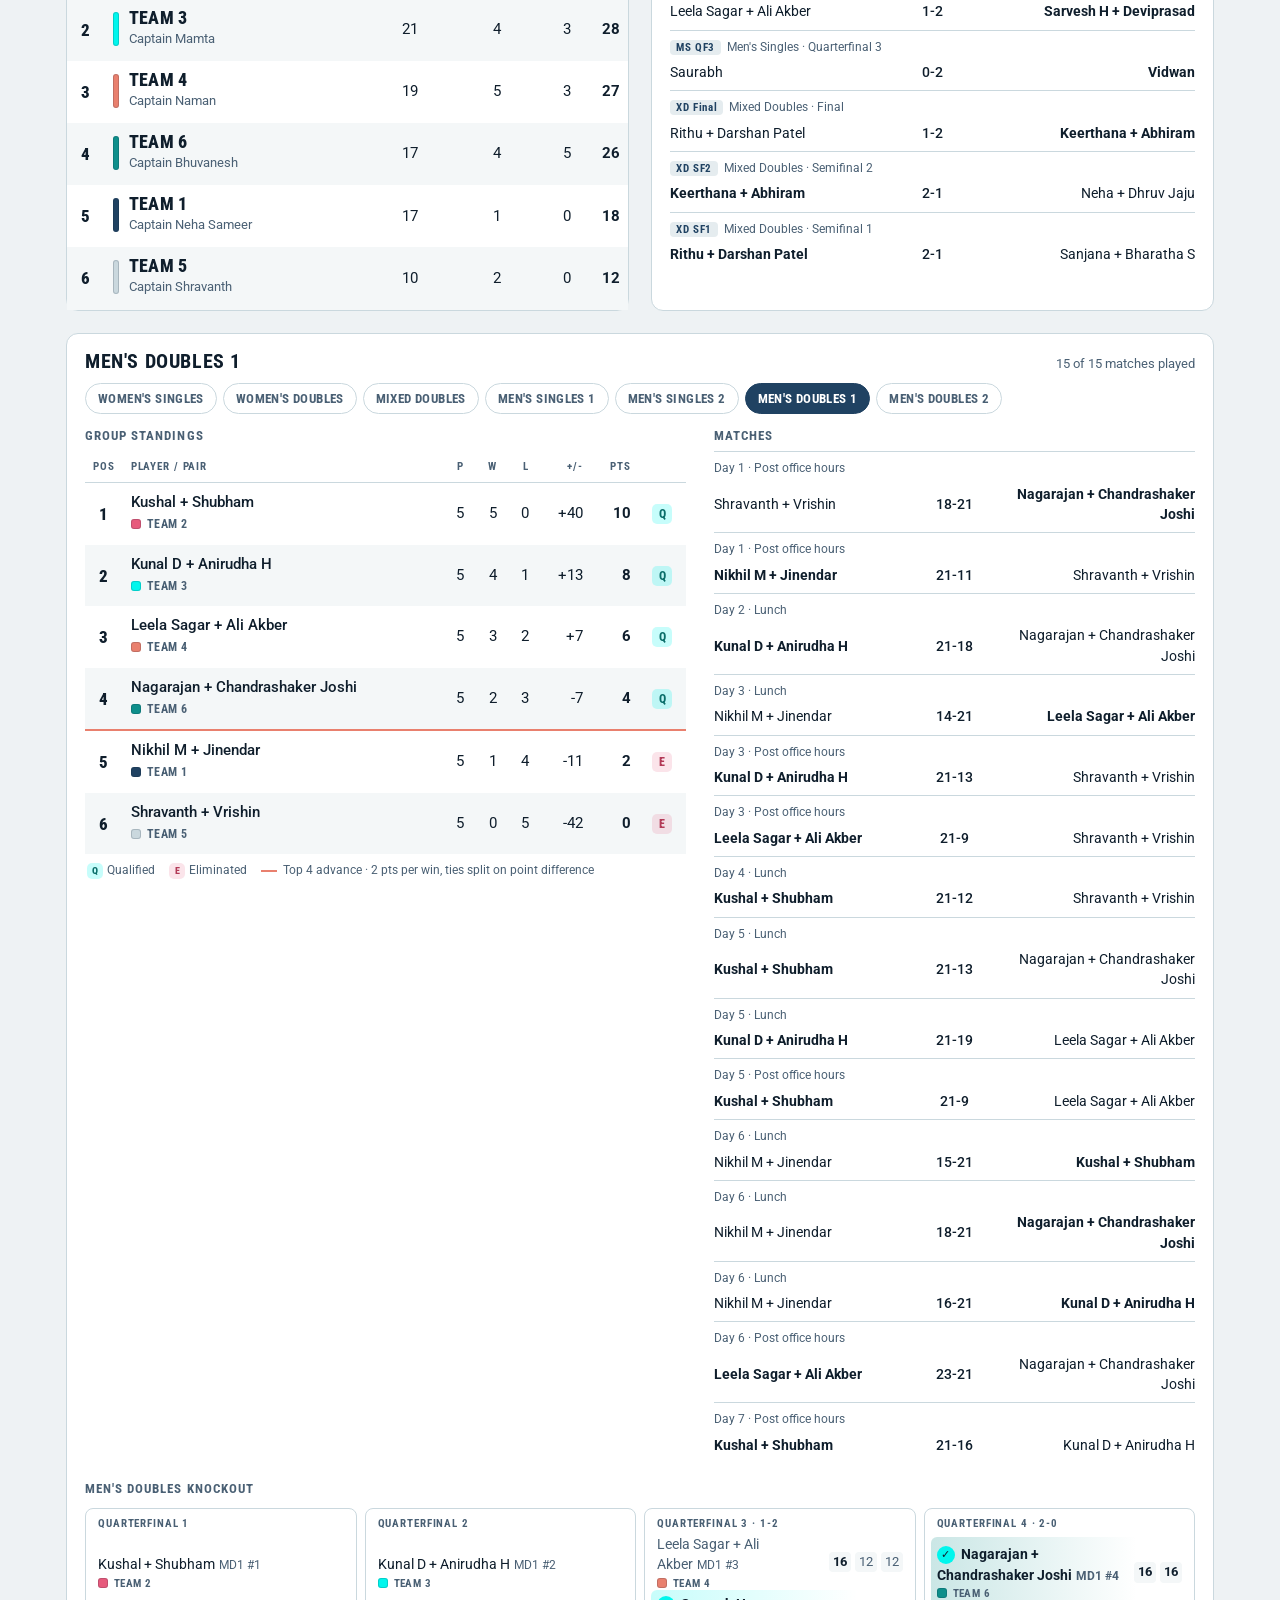
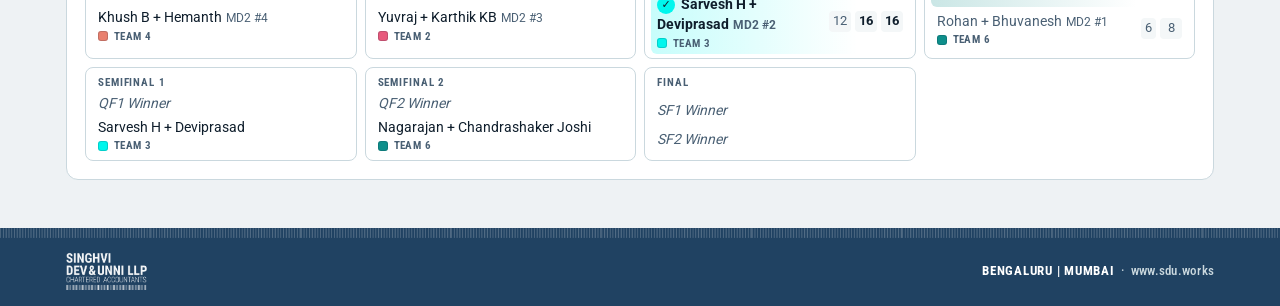
==== commit eecebe58: "Match day hype: today's matches as head-to-head cards on the TV and home page 15 Oct: MD QF2 (Team 3" ====
--- a/index.html
+++ b/index.html
@@ -38,6 +38,11 @@
         <span class="cheerlinks notv" id="cheerLink" hidden><a class="cheerlink" href="cheer.html">Cheer for your team</a><a class="cheerlink alt" href="game.html">Play Smash</a></span>
       </div>
       <div class="race" id="race"></div>
+    </div>
+
+    <div class="card" id="mdCard" hidden>
+      <div class="head"><div class="rhead"><h2 id="mdTitle">Match day</h2><span class="sub" id="mdSub"></span></div></div>
+      <div class="vsgrid" id="mdList"></div>
     </div>
 
     <div class="card" id="tugCard" hidden>
@@ -83,7 +88,7 @@
   <!-- TODAY (TV only: matches still to play today) -->
   <section class="view" id="view-today" hidden>
     <div class="card"><div class="head"><h2 id="todayTitle">Still to play today</h2><span class="sub" id="todaySub"></span></div>
-      <div class="todaygrid" id="todayList"></div></div>
+      <div class="vsgrid" id="todayList"></div></div>
   </section>
 
   <!-- TUG OF WAR (TV only, while a pull runs and for its result) -->
--- a/assets/styles.css
+++ b/assets/styles.css
@@ -508,3 +508,31 @@
 .tv[data-slide="tugtable"] .tuglast .list li{font-size:20px;padding-block:14px}
 .tv[data-slide="tugtable"] .tugnext{font-size:22px;padding:8px 18px}
 .list li.muted{display:block;color:var(--muted)}
+/* Match day hype cards */
+#mdCard{margin-bottom:18px}
+.tv #mdCard{display:none}
+.vsgrid{display:grid;grid-template-columns:repeat(auto-fit,minmax(min(100%,520px),1fr));gap:14px;padding:4px 18px 18px}
+.vs{display:grid;gap:10px;padding:14px 16px;border-radius:14px;background:linear-gradient(90deg,color-mix(in srgb,var(--ta) 16%,var(--surface)),var(--surface) 45%,var(--surface) 55%,color-mix(in srgb,var(--tb) 16%,var(--surface)));border:1px solid var(--rule)}
+.vs header{display:flex;flex-wrap:wrap;align-items:center;gap:6px 10px;font-size:13px;color:var(--muted)}
+.vs .hot{font:700 11px var(--f-display);font-style:normal;letter-spacing:.1em;text-transform:uppercase;padding:3px 9px;border-radius:99px;background:#F5C451;color:#0F1E2C}
+.vrow{display:grid;grid-template-columns:minmax(0,1fr) auto minmax(0,1fr);align-items:center;gap:12px}
+.vside{display:grid;gap:3px;min-width:0}
+.vside.r{text-align:right;justify-items:end}
+.vpl{font:800 22px/1.15 var(--f-display);text-transform:uppercase;color:var(--fg)}
+.vtm{display:flex;align-items:center;gap:6px;font-size:13px;color:var(--muted)}
+.vtm .tsw{width:5px;height:16px;border-radius:3px;background:var(--tc)}
+.vpts{font:700 12px var(--f-display);letter-spacing:.06em;text-transform:uppercase;color:var(--tc);filter:brightness(.8)}
+.vsx{font:800 26px var(--f-display);font-style:normal;color:#E9806E;letter-spacing:.04em}
+.stake{margin:0;padding-top:8px;border-top:1px dashed var(--rule);font-size:14px;color:var(--fg)}
+.tv[data-slide="today"] .vsgrid{grid-template-columns:repeat(2,minmax(0,1fr));gap:20px}
+.tv[data-slide="today"] .vs{padding:22px 24px;gap:14px}
+.tv[data-slide="today"] .vs header{font-size:18px}
+.tv[data-slide="today"] .vs .hot{font-size:15px;padding:4px 12px}
+.tv[data-slide="today"] .vpl{font-size:34px}
+.tv[data-slide="today"] .vtm{font-size:18px}
+.tv[data-slide="today"] .vtm .tsw{height:22px;width:6px}
+.tv[data-slide="today"] .vpts{font-size:16px}
+.tv[data-slide="today"] .vsx{font-size:44px}
+.tv[data-slide="today"] .stake{font-size:19px}
+.tv[data-slide="today"] .vs:only-child{grid-column:1/-1}
+@media (max-width:560px){.vrow{grid-template-columns:1fr;gap:6px}.vside.r{text-align:left;justify-items:start}.vsx{font-size:18px}.vpl{font-size:20px}}
